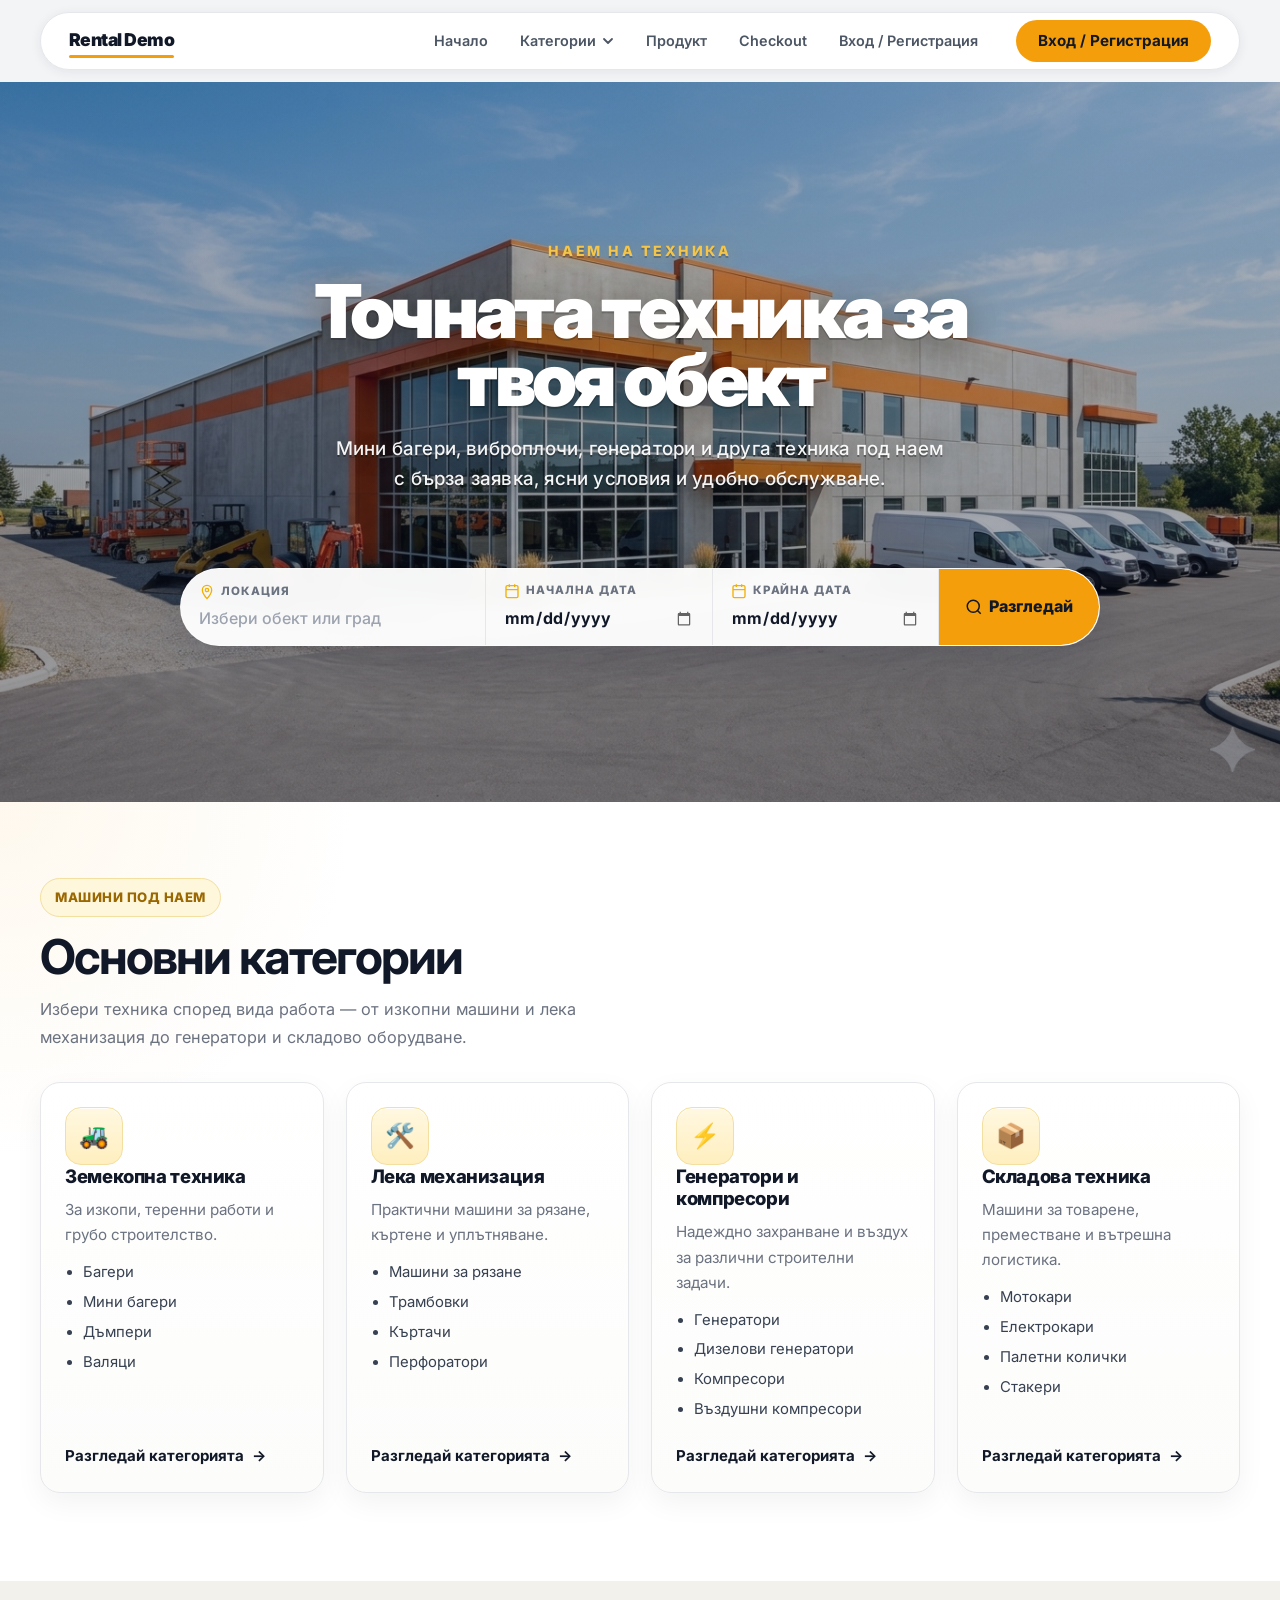
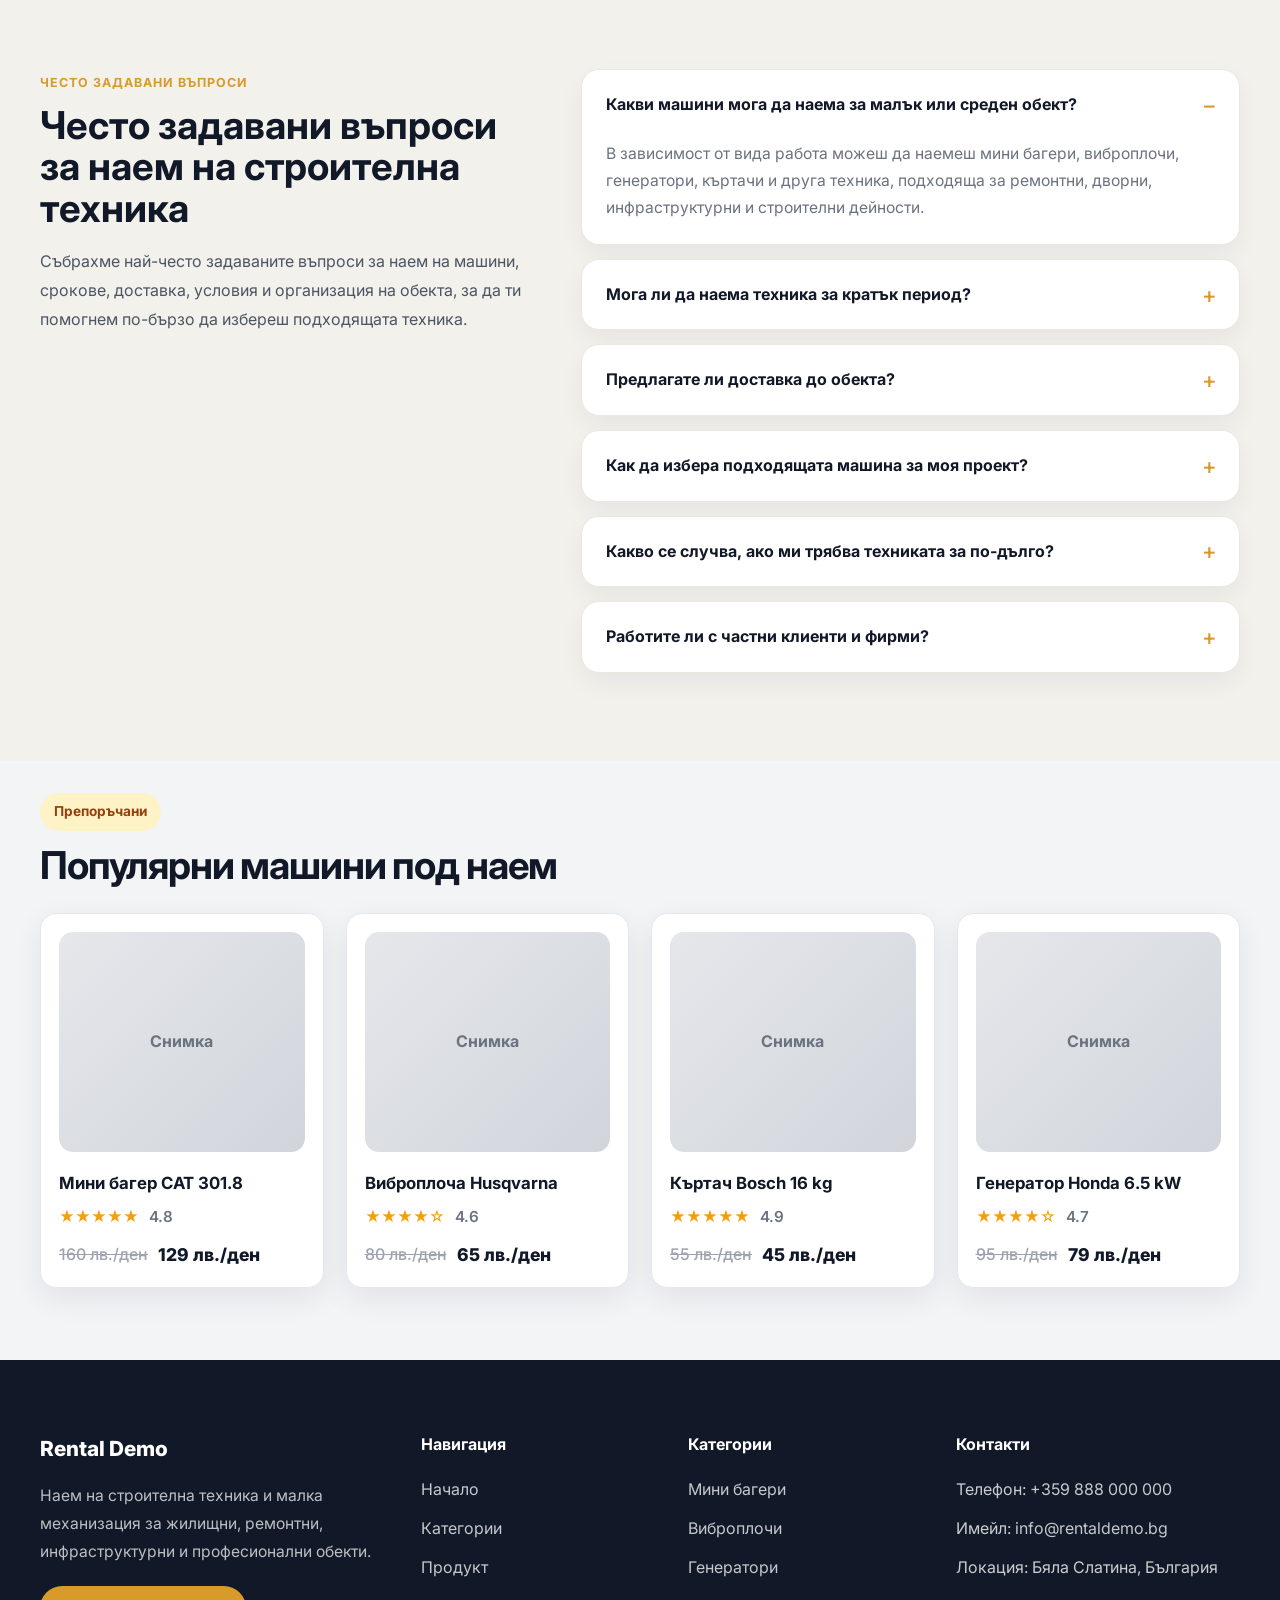
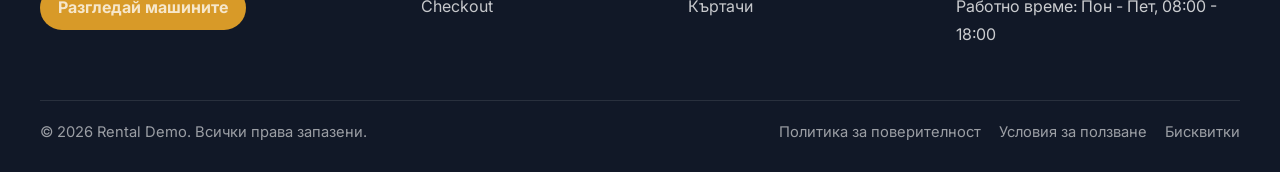
==== index.html @ 496a36d4 "Fix dropdown event order" ====
<!DOCTYPE html>
<html lang="bg">
<head>
  <meta charset="UTF-8">
  <meta name="viewport" content="width=device-width, initial-scale=1.0">
  <title>Rental Demo | Начало</title>
  <link rel="preconnect" href="https://fonts.googleapis.com">
  <link rel="preconnect" href="https://fonts.gstatic.com" crossorigin>
  <link href="https://fonts.googleapis.com/css2?family=Inter:wght@400;500;600;700;800&display=swap" rel="stylesheet">
  <link rel="stylesheet" href="./styles.css">
</head>
<body>
 <header class="site-header">
  <div class="container header-row">
    <button
      class="nav-toggle"
      id="navToggle"
      type="button"
      aria-label="Меню"
      aria-controls="mainNav"
      aria-expanded="false"
    >
      <span></span><span></span><span></span>
    </button>

    <a href="./index.html" class="logo">Rental Demo</a>

    <nav class="main-nav" id="mainNav">
      <a href="./index.html">Начало</a>

      <div class="nav-dropdown">
        <button class="nav-dropdown-btn" type="button" aria-expanded="false">
          Категории
          <svg width="12" height="12" viewBox="0 0 12 12" fill="none" aria-hidden="true">
            <path d="M2 4l4 4 4-4" stroke="currentColor" stroke-width="1.8" stroke-linecap="round" stroke-linejoin="round"/>
          </svg>
        </button>

        <div class="nav-dropdown-menu">
          <div class="dropdown-col">
            <span class="dropdown-col-title">🚜 Земекопна техника</span>
            <a href="./category-earthmoving.html">Багери</a>
            <a href="./category-earthmoving.html">Мини багери</a>
            <a href="./category-earthmoving.html">Дъмпери</a>
            <a href="./category-earthmoving.html">Валяци</a>
          </div>

          <div class="dropdown-col">
            <span class="dropdown-col-title">🔧 Лека механизация</span>
            <a href="./category-page.html">Машини за рязане</a>
            <a href="./category-page.html">Трамбовки</a>
            <a href="./category-page.html">Къртачи</a>
            <a href="./category-page.html">Перфоратори</a>
          </div>

          <div class="dropdown-col">
            <span class="dropdown-col-title">⚡ Генератори</span>
            <a href="./category-page.html">Генератори</a>
            <a href="./category-page.html">Дизелови генератори</a>
            <a href="./category-page.html">Компресори</a>
            <a href="./category-page.html">Въздушни компресори</a>
          </div>

          <div class="dropdown-col">
            <span class="dropdown-col-title">📦 Складова техника</span>
            <a href="./category-page.html">Мотокари</a>
            <a href="./category-page.html">Електрокари</a>
            <a href="./category-page.html">Палетни колички</a>
            <a href="./category-page.html">Стакери</a>
          </div>
        </div>
      </div>

      <a href="./product-page.html">Продукт</a>
      <a href="./checkout-page.html">Checkout</a>
      <a href="#" class="btn btn-outline-primary nav-cta-mobile">Вход / Регистрация</a>
    </nav>

    <a href="#" class="btn btn-outline-primary nav-cta">Вход / Регистрация</a>
  </div>
</header>

<!-- MOBILE OVERLAY -->
<div class="mobile-overlay" id="mobileOverlay"></div>
<main>

<!-- HERO -->
<section class="hero hero-home">
  <div class="hero-overlay"></div>
  <div class="container hero-home-inner">
    <div class="hero-home-content">
      <div class="hero-copy">
        <span class="hero-eyebrow">Наем на техника</span>
        <h1 class="hero-title">Точната техника за твоя обект</h1>
        <p class="hero-description">
          Мини багери, виброплочи, генератори и друга техника под наем
          с бърза заявка, ясни условия и удобно обслужване.
        </p>
      </div>
      <form class="hero-search-bar" action="#" role="search">
        <div class="hero-search-item hero-search-item-wide">
          <label for="hero-location">
            <svg class="search-icon" xmlns="http://www.w3.org/2000/svg" width="16" height="16" fill="none" viewBox="0 0 24 24" stroke="#f4b000" stroke-width="2"><path stroke-linecap="round" stroke-linejoin="round" d="M12 2C8.13 2 5 5.13 5 9c0 5.25 7 13 7 13s7-7.75 7-13c0-3.87-3.13-7-7-7zm0 9.5A2.5 2.5 0 1 1 12 6.5a2.5 2.5 0 0 1 0 5z"/></svg>
            Локация
          </label>
          <input id="hero-location" type="text" placeholder="Избери обект или град" />
        </div>
        <div class="hero-search-item">
          <label for="hero-start">
            <svg class="search-icon" xmlns="http://www.w3.org/2000/svg" width="16" height="16" fill="none" viewBox="0 0 24 24" stroke="#f4b000" stroke-width="2"><rect x="3" y="4" width="18" height="18" rx="2"/><line x1="16" y1="2" x2="16" y2="6"/><line x1="8" y1="2" x2="8" y2="6"/><line x1="3" y1="10" x2="21" y2="10"/></svg>
            Начална дата
          </label>
          <input id="hero-start" type="date" />
        </div>
        <div class="hero-search-item">
          <label for="hero-end">
            <svg class="search-icon" xmlns="http://www.w3.org/2000/svg" width="16" height="16" fill="none" viewBox="0 0 24 24" stroke="#f4b000" stroke-width="2"><rect x="3" y="4" width="18" height="18" rx="2"/><line x1="16" y1="2" x2="16" y2="6"/><line x1="8" y1="2" x2="8" y2="6"/><line x1="3" y1="10" x2="21" y2="10"/></svg>
            Крайна дата
          </label>
          <input id="hero-end" type="date" />
        </div>
        <button type="submit" class="btn btn-primary hero-search-btn">
          <svg xmlns="http://www.w3.org/2000/svg" width="18" height="18" fill="none" viewBox="0 0 24 24" stroke="currentColor" stroke-width="2" style="margin-right:6px;vertical-align:middle"><circle cx="11" cy="11" r="8"/><line x1="21" y1="21" x2="16.65" y2="16.65"/></svg>
          Разгледай
        </button>
      </form>
    </div>
  </div>
</section>
<!-- END HERO -->

    <!-- ✅ CATEGORIES — now correctly outside the hero -->
  <section class="categories-preview" id="categories">
  <div class="container">
    <div class="section-headings">
  <span class="eyebrow">Машини под наем</span>
  <h2>Основни категории</h2>
  <p>Избери техника според вида работа — от изкопни машини и лека механизация до генератори и складово оборудване.</p>
</div>

    <div class="category-grid">
      <article class="category-card rental-category-card" data-href="./category-earthmoving.html" tabindex="0" role="link" aria-label="Земекопна техника">
        <div class="category-icon rental-category-icon">🚜</div>
        <h3>Земекопна техника</h3>
        <p>За изкопи, теренни работи и грубо строителство.</p>
        <ul>
          <li>Багери</li>
          <li>Мини багери</li>
          <li>Дъмпери</li>
          <li>Валяци</li>
        </ul>
        <a href="./category-earthmoving.html" class="category-link">Разгледай категорията</a>
      </article>

      <article class="category-card rental-category-card" data-href="./category-light-equipment.html" tabindex="0" role="link" aria-label="Лека механизация">
        <div class="category-icon rental-category-icon">🛠️</div>
        <h3>Лека механизация</h3>
        <p>Практични машини за рязане, къртене и уплътняване.</p>
        <ul>
          <li>Машини за рязане</li>
          <li>Трамбовки</li>
          <li>Къртачи</li>
          <li>Перфоратори</li>
        </ul>
        <a href="./category-light-equipment.html" class="category-link">Разгледай категорията</a>
      </article>

      <article class="category-card rental-category-card" data-href="./category-generators.html" tabindex="0" role="link" aria-label="Генератори и компресори">
        <div class="category-icon rental-category-icon">⚡</div>
        <h3>Генератори и компресори</h3>
        <p>Надеждно захранване и въздух за различни строителни задачи.</p>
        <ul>
          <li>Генератори</li>
          <li>Дизелови генератори</li>
          <li>Компресори</li>
          <li>Въздушни компресори</li>
        </ul>
        <a href="./category-generators.html" class="category-link">Разгледай категорията</a>
      </article>

      <article class="category-card rental-category-card" data-href="./category-warehouse.html" tabindex="0" role="link" aria-label="Складова техника">
        <div class="category-icon rental-category-icon">📦</div>
        <h3>Складова техника</h3>
        <p>Машини за товарене, преместване и вътрешна логистика.</p>
        <ul>
          <li>Мотокари</li>
          <li>Електрокари</li>
          <li>Палетни колички</li>
          <li>Стакери</li>
        </ul>
        <a href="./category-warehouse.html" class="category-link">Разгледай категорията</a>
      </article>
    </div>
  </div>
</section>


    <!-- ✅ END CATEGORIES -->

    <section class="faq-section">
      <div class="container faq-wrap">
        <div class="faq-intro">
          <span class="section-kicker">Често задавани въпроси</span>
          <h2>Често задавани въпроси за наем на строителна техника</h2>
          <p>
            Събрахме най-често задаваните въпроси за наем на машини, срокове, доставка,
            условия и организация на обекта, за да ти помогнем по-бързо да избереш
            подходящата техника.
          </p>
        </div>
        <div class="faq-list">
          <details class="faq-item" open>
            <summary>Какви машини мога да наема за малък или среден обект?</summary>
            <div class="faq-answer">
              <p>В зависимост от вида работа можеш да наемеш мини багери, виброплочи, генератори, къртачи и друга техника, подходяща за ремонтни, дворни, инфраструктурни и строителни дейности.</p>
            </div>
          </details>
          <details class="faq-item">
            <summary>Мога ли да наема техника за кратък период?</summary>
            <div class="faq-answer">
              <p>Да, предлагаме възможност за краткосрочен и дългосрочен наем според нуждите на конкретния обект и периода, за който е необходима машината.</p>
            </div>
          </details>
          <details class="faq-item">
            <summary>Предлагате ли доставка до обекта?</summary>
            <div class="faq-answer">
              <p>При възможност може да се организира доставка или вземане на техниката според локацията, вида машина и конкретния график на обекта.</p>
            </div>
          </details>
          <details class="faq-item">
            <summary>Как да избера подходящата машина за моя проект?</summary>
            <div class="faq-answer">
              <p>Ако не си сигурен кой модел е най-подходящ, можеш да се ориентираш по вида работа, терена, срока и натоварването, а ние можем да помогнем с насока при избора.</p>
            </div>
          </details>
          <details class="faq-item">
            <summary>Какво се случва, ако ми трябва техниката за по-дълго?</summary>
            <div class="faq-answer">
              <p>При нужда от удължаване е добре да се направи предварителна заявка, за да се потвърди наличността и да се организира продължаване на периода на наем.</p>
            </div>
          </details>
          <details class="faq-item">
            <summary>Работите ли с частни клиенти и фирми?</summary>
            <div class="faq-answer">
              <p>Да, услугата е подходяща както за частни клиенти и малки ремонти, така и за строителни фирми, бригади и професионални изпълнители.</p>
            </div>
          </details>
        </div>
      </div>
    </section>
 
    <section class="featured-products">
      <div class="container">
        <div class="section-heading">
          <span class="eyebrow">Препоръчани</span>
          <h2>Популярни машини под наем</h2>
        </div>
        <div class="products-grid">
          <article class="product-card">
            <div class="product-thumb">Снимка</div>
            <h3>Мини багер CAT 301.8</h3>
            <div class="rating">★★★★★ <span>4.8</span></div>
            <div class="price-box">
              <span class="old-price">160 лв./ден</span>
              <span class="new-price">129 лв./ден</span>
            </div>
          </article>
          <article class="product-card">
            <div class="product-thumb">Снимка</div>
            <h3>Виброплоча Husqvarna</h3>
            <div class="rating">★★★★☆ <span>4.6</span></div>
            <div class="price-box">
              <span class="old-price">80 лв./ден</span>
              <span class="new-price">65 лв./ден</span>
            </div>
          </article>
          <article class="product-card">
            <div class="product-thumb">Снимка</div>
            <h3>Къртач Bosch 16 kg</h3>
            <div class="rating">★★★★★ <span>4.9</span></div>
            <div class="price-box">
              <span class="old-price">55 лв./ден</span>
              <span class="new-price">45 лв./ден</span>
            </div>
          </article>
          <article class="product-card">
            <div class="product-thumb">Снимка</div>
            <h3>Генератор Honda 6.5 kW</h3>
            <div class="rating">★★★★☆ <span>4.7</span></div>
            <div class="price-box">
              <span class="old-price">95 лв./ден</span>
              <span class="new-price">79 лв./ден</span>
            </div>
          </article>
        </div>
      </div>
    </section>
 
  </main>
 
  <footer class="site-footer">
    <div class="container footer-grid">
      <div class="footer-brand">
        <div class="footer-logo">Rental Demo</div>
        <p>Наем на строителна техника и малка механизация за жилищни, ремонтни, инфраструктурни и професионални обекти.</p>
        <a href="./category-page.html" class="footer-cta">Разгледай машините</a>
      </div>
      <div class="footer-column">
        <h3>Навигация</h3>
        <ul>
          <li><a href="./index.html">Начало</a></li>
          <li><a href="./category-page.html">Категории</a></li>
          <li><a href="./product-page.html">Продукт</a></li>
          <li><a href="./checkout-page.html">Checkout</a></li>
        </ul>
      </div>
      <div class="footer-column">
        <h3>Категории</h3>
        <ul>
          <li><a href="./category-page.html">Мини багери</a></li>
          <li><a href="./category-page.html">Виброплочи</a></li>
          <li><a href="./category-page.html">Генератори</a></li>
          <li><a href="./category-page.html">Къртачи</a></li>
        </ul>
      </div>
      <div class="footer-column">
        <h3>Контакти</h3>
        <ul class="footer-contact-list">
          <li>Телефон: <a href="tel:+359888000000">+359 888 000 000</a></li>
          <li>Имейл: <a href="mailto:info@rentaldemo.bg">info@rentaldemo.bg</a></li>
          <li>Локация: Бяла Слатина, България</li>
          <li>Работно време: Пон - Пет, 08:00 - 18:00</li>
        </ul>
      </div>
    </div>
    <div class="container footer-bottom">
      <p>© 2026 Rental Demo. Всички права запазени.</p>
      <div class="footer-legal">
        <a href="#">Политика за поверителност</a>
        <a href="#">Условия за ползване</a>
        <a href="#">Бисквитки</a>
      </div>
    </div>
  </footer>
 
 <script>
document.addEventListener('DOMContentLoaded', () => {
  const dropdownButtons = document.querySelectorAll('.nav-dropdown-btn');
  const dropdowns = document.querySelectorAll('.nav-dropdown');
  const navToggle = document.getElementById('navToggle');
  const mainNav = document.getElementById('mainNav');
  const mobileOverlay = document.getElementById('mobileOverlay');
  const siteHeader = document.querySelector('.site-header');

  function closeAllDropdowns() {
    dropdowns.forEach(dropdown => {
      dropdown.classList.remove('open');
      const btn = dropdown.querySelector('.nav-dropdown-btn');
      if (btn) btn.setAttribute('aria-expanded', 'false');
    });
  }

dropdownButtons.forEach(btn => {
    btn.addEventListener('click', function (e) {
      e.preventDefault();
      e.stopPropagation();

      const dropdown = this.closest('.nav-dropdown');
      const isOpen = dropdown.classList.contains('open');

      closeAllDropdowns();

      if (!isOpen) {
        dropdown.classList.add('open');
        this.setAttribute('aria-expanded', 'true');
      }
    }, true);   // ← само това се добавя: ", true"
  });


  // Спира затварянето при клик вътре в менюто
  document.querySelectorAll('.nav-dropdown-menu').forEach(menu => {
    menu.addEventListener('click', e => e.stopPropagation());
  });

  // Затваря при клик извън навигацията
  document.addEventListener('click', e => {
    if (!e.target.closest('.nav-dropdown')) {
      closeAllDropdowns();
    }
    if (!e.target.closest('.site-header') && !e.target.closest('#mobileOverlay')) {
      closeNav();
    }
  });

  // Затваря при ESC
  document.addEventListener('keydown', e => {
    if (e.key === 'Escape') {
      closeAllDropdowns();
      closeNav();
    }
  });

  function openNav() {
    if (navToggle) {
      navToggle.classList.add('open');
      navToggle.setAttribute('aria-expanded', 'true');
    }
    if (mainNav) mainNav.classList.add('open');
    if (mobileOverlay) mobileOverlay.classList.add('open');
    document.body.style.overflow = 'hidden';
  }

  function closeNav() {
    if (navToggle) {
      navToggle.classList.remove('open');
      navToggle.setAttribute('aria-expanded', 'false');
    }
    if (mainNav) mainNav.classList.remove('open');
    if (mobileOverlay) mobileOverlay.classList.remove('open');
    document.body.style.overflow = '';
    closeAllDropdowns();
  }

  if (navToggle && mainNav) {
    navToggle.addEventListener('click', e => {
      e.stopPropagation();
      mainNav.classList.contains('open') ? closeNav() : openNav();
    });
  }

  if (mobileOverlay) {
    mobileOverlay.addEventListener('click', closeNav);
  }

  document.querySelectorAll('.main-nav a').forEach(link => {
    link.addEventListener('click', () => {
      if (window.innerWidth <= 768) closeNav();
    });
  });

  let lastScrollY = window.scrollY;

  function resetDesktopHeaderState() {
    if (!siteHeader) return;
    siteHeader.classList.remove('at-top', 'scrolled', 'hide-on-scroll');
  }

  function handleMobileHeaderScroll() {
    if (!siteHeader) return;

    if (window.innerWidth > 768) {
      resetDesktopHeaderState();
      return;
    }

    const currentScrollY = window.scrollY;

    if (currentScrollY <= 8) {
      siteHeader.classList.add('at-top');
      siteHeader.classList.remove('scrolled', 'hide-on-scroll');
      lastScrollY = currentScrollY;
      return;
    }

    siteHeader.classList.remove('at-top');
    siteHeader.classList.add('scrolled');

    if (currentScrollY > lastScrollY && currentScrollY > 80) {
      siteHeader.classList.add('hide-on-scroll');
    } else {
      siteHeader.classList.remove('hide-on-scroll');
    }

    lastScrollY = currentScrollY;
  }

  window.addEventListener('scroll', handleMobileHeaderScroll, { passive: true });

  window.addEventListener('resize', () => {
    if (window.innerWidth > 768) {
      closeNav();
    }
    closeAllDropdowns();
    handleMobileHeaderScroll();
  });

  handleMobileHeaderScroll();
});
</script>
---- styles.css ----
/* ============================================================
   1. CSS VARIABLES & RESET
============================================================ */
:root {
  --primary:      #f59e0b;
  --primary-dark: #d97706;
  --dark:         #111827;
  --dark-soft:    #1f2937;
  --text:         #1f2937;
  --muted:        #6b7280;
  --bg:           #f3f4f6;
  --white:        #ffffff;
  --border:       #e5e7eb;
  --success:      #16a34a;
  --radius:       16px;
  --shadow:       0 10px 30px rgba(17, 24, 39, 0.08);
  --transition:   0.3s ease;
  --container:    1200px;
}

*, *::before, *::after { margin: 0; padding: 0; box-sizing: border-box; }
html { scroll-behavior: smooth; }


/* ============================================================
   2. BASE & TYPOGRAPHY
============================================================ */
body { font-family: "Inter", sans-serif; background: var(--bg); color: var(--text); line-height: 1.6; }
img { max-width: 100%; display: block; }
a { text-decoration: none; color: inherit; }
button, input { font: inherit; }


/* ============================================================
   3. LAYOUT UTILITIES
============================================================ */
.container { width: min(100% - 32px, var(--container)); margin: 0 auto; }


/* ============================================================
   4. HEADER & NAVIGATION — DESKTOP
============================================================ */

.site-header {
  position: sticky;
  top: 0;
  z-index: 300;
  padding: 12px 0;
  background: rgba(243, 244, 246, 0.85);
  backdrop-filter: blur(12px);
  -webkit-backdrop-filter: blur(12px);
  border-bottom: none;
}

.header-row {
  min-height: 58px;
  display: flex;
  align-items: center;
  justify-content: space-between;
  gap: 24px;
  background: var(--white);
  border-radius: 999px;
  padding: 0 28px;
  border: 1px solid var(--border);
  box-shadow:
    0 2px 12px rgba(17, 24, 39, 0.07),
    0 0 0 1px rgba(255, 255, 255, 0.8) inset;
  position: relative;
}

.logo {
  font-size: 1.1rem;
  font-weight: 900;
  letter-spacing: -0.03em;
  color: var(--dark);
  position: relative;
  padding-bottom: 2px;
  flex-shrink: 0;
  text-decoration: none;
  z-index: 3;
}

.logo::after {
  content: "";
  position: absolute;
  bottom: -2px;
  left: 0;
  width: 100%;
  height: 3px;
  background: var(--primary);
  border-radius: 999px;
}

.main-nav {
  display: flex;
  align-items: center;
  gap: 4px;
  margin-left: auto;
}

.main-nav > a,
.nav-dropdown-btn {
  display: inline-flex;
  align-items: center;
  justify-content: center;
  gap: 6px;
  min-height: 40px;
  padding: 7px 14px;
  border: none;
  border-radius: 999px;
  background: transparent;
  color: #4b5563;
  font-size: 0.9rem;
  font-weight: 600;
  font-family: inherit;
  cursor: pointer;
  transition:
    background var(--transition),
    color var(--transition),
    transform var(--transition);
}

.main-nav > a:hover,
.nav-dropdown-btn:hover,
.nav-dropdown.open .nav-dropdown-btn {
  background: #fef3c7;
  color: var(--dark);
}

.nav-dropdown {
  position: relative;
}

.nav-dropdown-btn svg,
.nav-dropdown-btn i {
  transition: transform var(--transition);
}

.nav-dropdown.open .nav-dropdown-btn svg,
.nav-dropdown.open .nav-dropdown-btn i {
  transform: rotate(180deg);
}

.nav-dropdown-menu {
  position: absolute;
  top: calc(100% + 12px);
  left: 50%;
  transform: translateX(-50%) translateY(8px);
  min-width: 680px;
  padding: 12px;
  display: grid;
  grid-template-columns: repeat(2, minmax(0, 1fr));
  gap: 0;
  background: rgba(255, 255, 255, 0.98);
  border: 1px solid var(--border);
  border-radius: 18px;
  box-shadow: 0 18px 40px rgba(17, 24, 39, 0.12);
  backdrop-filter: blur(16px);
  -webkit-backdrop-filter: blur(16px);
  opacity: 0;
  visibility: hidden;
  pointer-events: none;
  transition:
    opacity var(--transition),
    transform var(--transition),
    visibility var(--transition);
  z-index: 250;
}

.nav-dropdown.open .nav-dropdown-menu {
  opacity: 1;
  visibility: visible;
  pointer-events: auto;
  transform: translateX(-50%) translateY(0);
}

.dropdown-col {
  padding: 8px;
}

.dropdown-col + .dropdown-col {
  border-left: 1px solid var(--border);
}

.dropdown-link {
  display: block;
  padding: 12px 14px;
  border-radius: 12px;
  transition: background var(--transition), transform var(--transition);
}

.dropdown-link:hover {
  background: #f9fafb;
  transform: translateY(-1px);
}

.dropdown-link-title {
  display: block;
  font-size: 0.95rem;
  font-weight: 700;
  color: var(--dark);
  margin-bottom: 4px;
}

.dropdown-link-text {
  display: block;
  font-size: 0.85rem;
  line-height: 1.5;
  color: var(--muted);
}

.nav-cta {
  display: inline-flex;
  flex-shrink: 0;
}

.nav-cta-mobile {
  display: none;
}

.nav-toggle {
  display: none;
  flex-direction: column;
  align-items: center;
  justify-content: center;
  gap: 5px;
  width: 36px;
  height: 36px;
  padding: 4px;
  background: none;
  border: none;
  cursor: pointer;
  flex-shrink: 0;
  z-index: 3;
}

.nav-toggle span {
  display: block;
  width: 22px;
  height: 2px;
  background: var(--dark);
  border-radius: 99px;
  transition: var(--transition);
}

.nav-toggle.open span:nth-child(1) {
  transform: translateY(7px) rotate(45deg);
}

.nav-toggle.open span:nth-child(2) {
  opacity: 0;
}

.nav-toggle.open span:nth-child(3) {
  transform: translateY(-7px) rotate(-45deg);
}

.mobile-overlay {
  display: none;
  position: fixed;
  inset: 0;
  background: rgba(0, 0, 0, 0.35);
  z-index: 220;
}

.mobile-overlay.open {
  display: block;
}

@media (max-width: 768px) {
  .site-header {
    padding: 8px 12px;
    background: transparent;
    backdrop-filter: none;
    -webkit-backdrop-filter: none;
  }

  .header-row {
    display: grid;
    grid-template-columns: 36px 1fr 36px;
    align-items: center;
    gap: 8px;
    min-height: 54px;
    padding: 0 14px;
    background: rgba(255, 255, 255, 0.96);
    border-radius: 999px;
  }

  .logo {
    justify-self: center;
    text-align: center;
    font-size: 1rem;
  }

  .logo::after {
    left: 50%;
    width: 100%;
    transform: translateX(-50%);
  }

  .nav-toggle {
    display: inline-flex;
  }

  .nav-cta {
    display: none;
  }

  .main-nav {
    position: absolute;
    top: calc(100% + 12px);
    left: 0;
    right: 0;
    display: none;
    flex-direction: column;
    align-items: stretch;
    gap: 10px;
    padding: 14px;
    background: rgba(255, 255, 255, 0.98);
    border: 1px solid var(--border);
    border-radius: 22px;
    box-shadow: 0 18px 40px rgba(17, 24, 39, 0.12);
    z-index: 240;
  }

  .main-nav.open {
    display: flex;
  }

  .main-nav > a,
  .nav-dropdown-btn {
    width: 100%;
    justify-content: space-between;
    min-height: 46px;
    padding: 12px 14px;
    border-radius: 14px;
    background: #f9fafb;
    color: var(--dark);
  }

  .nav-dropdown {
    width: 100%;
  }

  .nav-dropdown-menu {
    position: static;
    transform: none;
    min-width: unset;
    width: 100%;
    margin-top: 8px;
    padding: 8px;
    grid-template-columns: 1fr 1fr;
    border-radius: 14px;
    background: #fafafa;
    box-shadow: none;
    backdrop-filter: none;
    -webkit-backdrop-filter: none;
    display: none;
  }
  
  .nav-dropdown.open .nav-dropdown-menu {
    display: grid;
  }

  .dropdown-col {
    padding: 4px 0;
  }

  .dropdown-col + .dropdown-col {
    border-left: 0;
    border-top: 0;
  }

    .dropdown-col-title {
    font-size: 0.72rem;
    padding: 6px 8px 8px;
  }
  
    .dropdown-col a {
    font-size: 0.85rem;
    padding: 7px 8px;
  }

  .nav-cta-mobile {
    display: flex;
    width: 100%;
    margin-top: 6px;
  }

  .nav-cta-mobile .btn,
  .nav-cta-mobile a {
    width: 100%;
  }
}

/* ============================================================
   5. BUTTONS
============================================================ */
.btn {
  display: inline-flex;
  align-items: center;
  justify-content: center;
  min-height: 46px;
  padding: 0 20px;
  border-radius: 999px;
  font-weight: 700;
  transition: var(--transition);
  border: none;
  cursor: pointer;
}

.btn-primary { background: var(--primary); color: var(--dark); }
.btn-primary:hover { background: var(--primary-dark); transform: translateY(-2px); }

.btn-secondary {
  background: transparent;
  border: 1px solid var(--border);
  color: var(--dark);
  min-height: 44px;
  padding: 0 18px;
  border-radius: 12px;
}
.btn-secondary:hover { background: var(--white); }

.btn-dark { background: var(--dark); color: var(--white); }
.btn-dark:hover { background: var(--dark-soft); }

.btn-outline-primary {
  background: var(--primary);
  color: var(--dark);
  border: none;
  border-radius: 999px;
  padding: 0 22px;
  min-height: 42px;
  font-weight: 700;
  font-size: 0.95rem;
  text-decoration: none;
  transition: var(--transition);
  white-space: nowrap;
  display: inline-flex;
  align-items: center;
}
.btn-outline-primary:hover { background: var(--primary-dark); color: var(--dark); transform: translateY(-2px); }


/* ============================================================
   6. EYEBROW / LABELS
============================================================ */
.eyebrow {
  display: inline-block;
  padding: 8px 14px;
  border-radius: 999px;
  background: #fef3c7;
  color: #92400e;
  font-size: 0.85rem;
  font-weight: 700;
}

.section-kicker {
  display: inline-block;
  margin-bottom: 12px;
  font-size: 0.78rem;
  font-weight: 700;
  letter-spacing: 0.08em;
  text-transform: uppercase;
  color: #d89a28;
}


/* ============================================================
   7. SECTION HEADINGS
============================================================ */
.section-heading { margin-bottom: 28px; }
.section-heading h2 {
  margin-top: 14px;
  font-size: clamp(2rem, 3vw, 3rem);
  line-height: 1.05;
  letter-spacing: -0.03em;
  color: var(--dark);
}


/* ============================================================
   8. HERO HOME
============================================================ */
.hero-home {
  position: relative;
  min-height: 720px;
  display: flex;
  align-items: center;
  justify-content: center;
  overflow: hidden;
  background-color: #e9edf2;
  background-image: url("./assets/images/baner.jpg");
  background-position: center 38%;
  background-size: cover;
  background-repeat: no-repeat;
}

.hero-overlay {
  position: absolute;
  inset: 0;
  background: linear-gradient(to bottom, rgba(15,23,42,0.28) 0%, rgba(15,23,42,0.36) 45%, rgba(15,23,42,0.42) 100%);
  z-index: 1;
}

.hero-home-inner { position: relative; z-index: 2; width: 100%; }

.hero-home-content {
  position: relative;
  z-index: 2;
  display: flex;
  flex-direction: column;
  align-items: center;
  justify-content: center;
  text-align: center;
  padding: 120px 0 120px;
}

.hero-copy { max-width: 820px; margin: 0 auto 30px; padding: 0 12px; }

.hero-eyebrow {
  display: inline-block;
  margin-bottom: 14px;
  color: #f3c54d;
  font-size: 0.88rem;
  font-weight: 800;
  letter-spacing: 0.18em;
  text-transform: uppercase;
  text-shadow: 0 2px 0 rgba(0,0,0,0.2), 0 4px 16px rgba(244,176,0,0.35);
}

.hero-title {
  margin: 0 auto;
  color: #ffffff;
  font-size: clamp(3.2rem, 5.8vw, 5.2rem);
  line-height: 0.92;
  font-weight: 900;
  letter-spacing: -0.05em;
  max-width: 900px;
  text-shadow: 0 2px 0 rgba(0,0,0,0.2), 0 8px 32px rgba(0,0,0,0.35), 0 0 80px rgba(244,176,0,0.12);
}

.hero-description {
  max-width: 620px;
  margin: 20px auto 44px;
  color: rgba(255,255,255,0.95);
  font-size: 1.18rem;
  line-height: 1.6;
  font-weight: 500;
  letter-spacing: 0.01em;
  text-shadow: 0 2px 0 rgba(0,0,0,0.3), 0 4px 20px rgba(0,0,0,0.45);
}

.hero-search-bar {
  width: min(100%, 920px);
  display: grid;
  grid-template-columns: 1.35fr 1fr 1fr 160px;
  align-items: stretch;
  background: rgba(255,255,255,0.96);
  border: 1px solid rgba(255,255,255,0.38);
  border-radius: 99px;
  overflow: hidden;
  box-shadow: 0 14px 40px rgba(15,23,42,0.18);
  backdrop-filter: blur(8px);
}

.hero-search-item {
  min-height: 72px;
  padding: 14px 18px 12px;
  display: flex;
  flex-direction: column;
  justify-content: center;
  background: transparent;
  border-right: 1px solid #e5e7eb;
}

.hero-search-item label {
  display: flex;
  align-items: center;
  gap: 6px;
  margin-bottom: 6px;
  font-size: 0.72rem;
  line-height: 1;
  font-weight: 800;
  letter-spacing: 0.08em;
  text-transform: uppercase;
  color: #6b7280;
}

.hero-search-item input {
  border: 0; outline: 0; background: transparent;
  color: #111827; font-size: 1rem; font-weight: 700;
  font-family: "Inter", sans-serif; padding: 0; width: 100%;
}

.hero-search-item input::placeholder { color: #9ca3af; font-weight: 500; }
.hero-search-item input[type="date"]::-webkit-calendar-picker-indicator { cursor: pointer; opacity: 0.6; }

.hero-search-btn {
  min-height: 72px;
  border: 0;
  border-radius: 0 999px 999px 0;
  background: var(--primary);
  color: var(--dark);
  font-size: 1rem;
  font-weight: 800;
  cursor: pointer;
  transition: background 0.2s ease, transform 0.2s ease;
}
.hero-search-btn:hover { background: var(--primary-dark); transform: translateY(-2px); }
.hero-search-btn:active { transform: scale(0.98); }
.search-icon { flex-shrink: 0; }


/* ============================================================
   9. CATEGORIES PREVIEW
============================================================ */
.categories-preview {
  padding: 76px 0 88px;
  background: radial-gradient(circle at top left, rgba(245,158,11,0.07), transparent 24%), #ffffff;
}

.section-headings { margin-bottom: 30px; max-width: 760px; }

.section-headings .eyebrow {
  display: inline-flex;
  align-items: center;
  gap: 8px;
  padding: 8px 14px;
  border-radius: 999px;
  background: #fff7db;
  border: 1px solid #f3dfa0;
  color: #9a6700;
  font-size: 0.82rem;
  font-weight: 800;
  letter-spacing: 0.04em;
  text-transform: uppercase;
}

.section-headings h2 { margin: 14px 0 12px; font-size: clamp(2rem, 4vw, 3rem); line-height: 1.08; letter-spacing: -0.04em; color: var(--dark); }
.section-headings p { margin: 0; font-size: 1.02rem; line-height: 1.75; color: var(--muted); max-width: 60ch; }

.category-grid { display: grid; grid-template-columns: repeat(4, minmax(0, 1fr)); gap: 22px; }

.category-card {
  min-height: 290px;
  display: flex;
  flex-direction: column;
  padding: 24px;
  background: linear-gradient(180deg, #ffffff 0%, #fcfcfb 100%);
  border: 1px solid var(--border);
  border-radius: 20px;
  color: var(--dark);
  text-decoration: none;
  cursor: pointer;
  box-shadow: 0 10px 28px rgba(17,24,39,0.05);
  transition: transform 0.28s ease, border-color 0.28s ease, box-shadow 0.28s ease, background 0.28s ease;
  position: relative;
  overflow: hidden;
}

.category-card::after {
  content: "";
  position: absolute;
  inset: auto 0 0 0;
  height: 4px;
  background: linear-gradient(90deg, #f59e0b, #fcd34d);
  transform: scaleX(0);
  transform-origin: left;
  transition: transform 0.28s ease;
}

.category-card:hover, .rental-category-card:hover {
  transform: translateY(-8px);
  border-color: #f4b000;
  box-shadow: 0 20px 44px rgba(17,24,39,0.12);
  background: linear-gradient(180deg, #ffffff 0%, #fffaf0 100%);
}

.category-card:hover::after, .rental-category-card:hover::after { transform: scaleX(1); }
.category-card-top { display: flex; align-items: flex-start; justify-content: space-between; margin-bottom: 18px; }

.category-icon {
  display: inline-flex; align-items: center; justify-content: center;
  width: 58px; height: 58px; border-radius: 16px;
  background: linear-gradient(180deg, #fff8e1 0%, #ffefbf 100%);
  border: 1px solid #f3dfa0; font-size: 1.5rem; line-height: 1;
  flex-shrink: 0; box-shadow: inset 0 1px 0 rgba(255,255,255,0.8);
}

.category-arrow { font-size: 1.15rem; font-weight: 800; color: #9ca3af; transition: transform 0.28s ease, color 0.28s ease; }
.category-card:hover .category-arrow, .rental-category-card:hover .category-arrow { color: var(--dark); transform: translateX(5px); }
.category-card h3 { margin: 0 0 10px; font-size: 1.16rem; line-height: 1.2; font-weight: 800; letter-spacing: -0.02em; color: var(--dark); }
.category-card > div > p, .category-card p { margin: 0 0 14px; font-size: 0.95rem; line-height: 1.65; color: var(--muted); }
.category-card ul { margin: 0; padding-left: 18px; }
.category-card li { margin-bottom: 6px; font-size: 0.93rem; color: #374151; }
.category-link { margin-top: auto; display: inline-flex; align-items: center; gap: 8px; padding-top: 16px; font-size: 0.94rem; font-weight: 700; color: var(--dark); }
.category-link::after { content: "→"; transition: transform 0.28s ease; }
.category-card:hover .category-link::after, .rental-category-card:hover .category-link::after { transform: translateX(4px); }
.category-card:focus-visible, .rental-category-card:focus-visible { outline: 3px solid rgba(245,158,11,0.35); outline-offset: 3px; }


/* ============================================================
   10. FEATURED PRODUCTS
============================================================ */
.featured-products { padding: 32px 0 72px; }
.products-grid { display: grid; grid-template-columns: repeat(4, 1fr); gap: 22px; }

.product-card { background: var(--white); border-radius: var(--radius); border: 1px solid var(--border); padding: 18px; box-shadow: var(--shadow); transition: var(--transition); }
.product-card:hover { transform: translateY(-5px); }

.product-thumb { position: relative; overflow: hidden; height: 220px; border-radius: 14px; background: linear-gradient(135deg, #e5e7eb, #d1d5db); display: flex; align-items: center; justify-content: center; color: var(--muted); font-weight: 700; margin-bottom: 18px; }
.product-thumb img { width: 100%; height: 100%; object-fit: cover; border-radius: 14px; transition: transform 0.45s ease; }
.product-card:hover .product-thumb img { transform: scale(1.06) rotate(-3deg); }
.product-card h3 { font-size: 1.05rem; margin-bottom: 8px; color: var(--dark); }

.rating { font-size: 0.95rem; color: #f59e0b; margin-bottom: 12px; }
.rating span { color: var(--muted); margin-left: 6px; font-weight: 600; }

.price-box { display: flex; align-items: center; gap: 10px; flex-wrap: wrap; }
.old-price { color: #9ca3af; text-decoration: line-through; font-weight: 500; }
.new-price { color: var(--dark); font-weight: 800; font-size: 1.1rem; }


/* ============================================================
   11. CATEGORY PAGE
============================================================ */
.category-page { padding-bottom: 72px; }
.breadcrumb { color: var(--muted); font-size: 0.92rem; margin-bottom: 14px; }
.category-intro { color: var(--muted); max-width: 65ch; }

.category-layout-grid { display: grid; grid-template-columns: 280px 1fr; gap: 28px; align-items: start; }
.filters-box { background: var(--white); border: 1px solid var(--border); border-radius: 20px; padding: 24px; box-shadow: var(--shadow); position: sticky; top: 100px; }
.filters-box h3 { margin-bottom: 18px; color: var(--dark); }
.filter-group { padding-top: 18px; margin-top: 18px; border-top: 1px solid var(--border); }
.filter-group p { font-weight: 700; margin-bottom: 12px; color: var(--dark); }
.filter-group label { display: block; margin-bottom: 10px; color: var(--muted); }

.category-toolbar { display: flex; align-items: center; justify-content: space-between; gap: 16px; margin-bottom: 22px; flex-wrap: wrap; }
.category-toolbar p { color: var(--muted); font-weight: 600; }
.category-toolbar select { min-height: 46px; padding: 0 16px; border-radius: 999px; border: 1px solid var(--border); background: var(--white); color: var(--dark); }

.category-title-bar { padding: 36px 0 20px; }
.category-title-bar h1 { font-size: clamp(1.8rem, 3vw, 2.8rem); color: var(--dark); margin: 10px 0 10px; letter-spacing: -0.03em; }
.category-title-bar .category-intro { color: var(--muted); font-size: 1rem; max-width: 60ch; line-height: 1.7; }

.category-filters-bar { background: var(--white); border-top: 1px solid var(--border); border-bottom: 1px solid var(--border); padding: 14px 0; position: sticky; top: 78px; z-index: 50; }
.category-filters-inner { display: flex; align-items: center; justify-content: space-between; gap: 16px; flex-wrap: wrap; }
.filter-tags { display: flex; gap: 10px; flex-wrap: wrap; }
.filter-tag { padding: 8px 20px; border-radius: 999px; border: 1px solid var(--border); background: var(--white); color: var(--muted); font-size: 0.9rem; font-weight: 600; cursor: pointer; transition: var(--transition); }
.filter-tag:hover { border-color: var(--primary); color: var(--dark); }
.filter-tag.active { background: var(--primary); border-color: var(--primary); color: var(--dark); }
.category-toolbar-right { display: flex; align-items: center; gap: 14px; }
.results-count { font-size: 0.9rem; color: var(--muted); font-weight: 600; white-space: nowrap; }
.category-toolbar-right select { min-height: 40px; padding: 0 14px; border-radius: 999px; border: 1px solid var(--border); background: var(--white); color: var(--dark); font-size: 0.9rem; font-weight: 600; cursor: pointer; }

.category-layout { padding: 0; background: var(--bg); }
.category-products-grid { display: grid; grid-template-columns: repeat(3, 1fr); gap: 24px; padding: 40px 0 80px; }

.catalog-card { background: var(--white); border: 1px solid var(--border); border-radius: 18px; overflow: hidden; box-shadow: var(--shadow); transition: var(--transition); display: flex; flex-direction: column; }
.catalog-card:hover { transform: translateY(-4px); border-color: #f6c453; box-shadow: 0 16px 40px rgba(17,24,39,0.10); }

.catalog-image { height: 200px; background: linear-gradient(135deg, #e5e7eb, #d1d5db); display: flex; align-items: center; justify-content: center; color: var(--muted); font-weight: 700; font-size: 0.95rem; }
.catalog-info { padding: 20px; display: flex; flex-direction: column; flex: 1; gap: 6px; }
.catalog-tag { font-size: 0.72rem; font-weight: 800; text-transform: uppercase; letter-spacing: 0.1em; color: var(--primary-dark); }
.catalog-info h3 { font-size: 1.05rem; font-weight: 800; color: var(--dark); margin: 0; letter-spacing: -0.02em; }
.catalog-info p { font-size: 0.9rem; color: var(--muted); line-height: 1.6; flex: 1; margin: 4px 0 0; }
.catalog-footer { display: flex; align-items: center; justify-content: space-between; margin-top: 16px; padding-top: 14px; border-top: 1px solid var(--border); gap: 12px; flex-wrap: wrap; }
.catalog-price { font-size: 0.92rem; color: var(--muted); white-space: nowrap; }
.catalog-price strong { font-size: 1.1rem; color: var(--dark); font-weight: 800; }
.catalog-actions { display: flex; gap: 8px; }
.catalog-btn { min-height: 38px; padding: 0 14px; font-size: 0.85rem; border-radius: 999px; }
.category-cta-section { padding: 48px 0 72px; background: var(--bg); }


/* ============================================================
   12. PRODUCT PAGE
============================================================ */
.product-page { padding-bottom: 72px; }
.product-section { padding: 52px 0 32px; }
.product-layout { display: grid; grid-template-columns: 1.05fr 0.95fr; gap: 32px; align-items: start; }

.product-gallery-box, .product-info-box, .details-card { background: var(--white); border: 1px solid var(--border); border-radius: 22px; box-shadow: var(--shadow); }
.product-gallery-box { padding: 20px; }
.product-main-image { min-height: 460px; border-radius: 18px; background: linear-gradient(135deg, #d9e1ea, #c9d2dd); display: flex; align-items: center; justify-content: center; color: var(--dark-soft); font-weight: 800; font-size: 1.1rem; }
.product-thumbs { display: grid; grid-template-columns: repeat(3, 1fr); gap: 14px; margin-top: 16px; }
.product-thumb-small { min-height: 100px; border-radius: 14px; background: linear-gradient(135deg, #e5e7eb, #d1d5db); display: flex; align-items: center; justify-content: center; color: var(--muted); font-weight: 700; }
.product-info-box { padding: 28px; position: sticky; top: 100px; }
.product-info-box h1 { font-size: clamp(2rem, 3vw, 3rem); color: var(--dark); margin: 14px 0; }
.product-price-box { margin: 16px 0 18px; }
.availability { display: inline-flex; align-items: center; gap: 8px; background: #dcfce7; color: #166534; padding: 10px 14px; border-radius: 999px; font-weight: 800; margin-bottom: 18px; }
.product-short-description { color: var(--muted); margin-bottom: 24px; max-width: 56ch; }
.product-actions { display: flex; gap: 14px; flex-wrap: wrap; margin-bottom: 28px; }
.product-highlights { display: grid; grid-template-columns: repeat(2, 1fr); gap: 14px; }
.highlight-item { padding: 16px; border-radius: 16px; background: #f9fafb; border: 1px solid var(--border); }
.highlight-item strong { display: block; color: var(--dark); margin-bottom: 6px; }
.highlight-item span { color: var(--muted); }
.product-details-section { padding: 8px 0 36px; }
.details-grid { display: grid; grid-template-columns: repeat(3, 1fr); gap: 22px; }
.details-card { padding: 24px; }
.details-card h2 { margin-bottom: 14px; color: var(--dark); font-size: 1.25rem; }
.details-card p, .spec-list li { color: var(--muted); }
.spec-list { padding-left: 18px; }
.related-products { padding-top: 12px; }

.product-faq-section { padding: 88px 0; background: #f3f1ec; }
.product-faq-wrap { display: grid; grid-template-columns: 0.95fr 1.25fr; gap: 40px; align-items: start; }
.product-faq-intro h2 { font-size: clamp(1.8rem, 3vw, 2.6rem); line-height: 1.1; margin: 10px 0 12px; color: var(--dark); }
.product-faq-intro p { font-size: 1rem; line-height: 1.7; color: var(--muted); }

.product-cta-section { padding: 64px 0; background: var(--white); }
.product-cta-box { display: flex; align-items: center; justify-content: space-between; gap: 32px; background: linear-gradient(135deg, #111827, #1f2937); border-radius: 24px; padding: 48px; flex-wrap: wrap; }
.product-cta-box h2 { font-size: clamp(1.6rem, 2.5vw, 2.2rem); color: #ffffff; margin: 0 0 10px; letter-spacing: -0.03em; }
.product-cta-box p { color: rgba(255,255,255,0.72); font-size: 1rem; margin: 0; }
.product-cta-actions { display: flex; gap: 14px; flex-wrap: wrap; flex-shrink: 0; }


/* ============================================================
   13. CHECKOUT PAGE
============================================================ */
.checkout-page { padding-bottom: 72px; }
.checkout-section { padding: 52px 0 32px; }
.checkout-intro { margin-bottom: 28px; }
.checkout-intro h1 { font-size: clamp(2rem, 4vw, 3.4rem); color: var(--dark); margin: 14px 0 12px; }
.checkout-intro p { color: var(--muted); max-width: 64ch; }

.checkout-layout { display: grid; grid-template-columns: 1fr 380px; gap: 32px; align-items: start; }
.checkout-form-box, .checkout-summary-box { background: var(--white); border: 1px solid var(--border); border-radius: 22px; box-shadow: var(--shadow); }
.checkout-form-box { padding: 28px; }
.checkout-form-box h2 { margin-bottom: 22px; color: var(--dark); }
.checkout-form { display: flex; flex-direction: column; gap: 18px; }
.form-grid { display: grid; grid-template-columns: repeat(2, 1fr); gap: 18px; }
.form-group { display: flex; flex-direction: column; gap: 8px; }
.form-group label { font-size: 0.95rem; font-weight: 700; color: var(--dark); }
.form-group input, .form-group select, .form-group textarea, .checkout-form textarea {
  width: 100%; min-height: 52px; border: 1px solid var(--border); border-radius: 14px;
  padding: 14px 16px; background: #fff; color: var(--dark); outline: none; font: inherit; transition: var(--transition);
}
.form-group textarea, .checkout-form textarea { min-height: 120px; resize: vertical; }
.form-group input:focus, .form-group select:focus, .form-group textarea:focus, .checkout-form textarea:focus {
  border-color: var(--primary); box-shadow: 0 0 0 4px rgba(245,158,11,0.15); outline: none;
}
.checkout-submit { width: 100%; min-height: 52px; border-radius: 999px; font-size: 1rem; }
.checkout-actions { margin-top: 28px; display: flex; flex-direction: column; align-items: flex-start; gap: 12px; }
.checkout-note { margin: 0; font-size: 0.92rem; color: #6b7280; line-height: 1.6; }

.checkout-summary-box { padding: 28px; position: sticky; top: 100px; }
.summary-machine { display: flex; gap: 16px; align-items: center; margin-bottom: 20px; }
.summary-machine-img { width: 64px; height: 64px; border-radius: 14px; background: linear-gradient(180deg, #fff8e1 0%, #ffefbf 100%); border: 1px solid #f3dfa0; display: flex; align-items: center; justify-content: center; font-size: 1.8rem; flex-shrink: 0; }
.summary-machine-tag { font-size: 0.72rem; font-weight: 800; text-transform: uppercase; letter-spacing: 0.08em; color: var(--primary-dark); display: block; margin-bottom: 4px; }
.summary-machine h3 { font-size: 1rem; font-weight: 800; color: var(--dark); margin: 0 0 6px; }
.summary-availability { display: flex; align-items: center; gap: 6px; font-size: 0.85rem; font-weight: 600; color: #16a34a; }
.availability-dot { width: 8px; height: 8px; border-radius: 50%; background: #16a34a; flex-shrink: 0; }
.summary-divider { border: none; border-top: 1px solid var(--border); margin: 16px 0; }
.summary-rows { display: flex; flex-direction: column; gap: 10px; }
.summary-row { display: flex; justify-content: space-between; align-items: center; font-size: 0.92rem; color: var(--muted); }
.summary-row strong { color: var(--dark); font-weight: 700; }
.summary-total span, .summary-total strong { font-size: 1.15rem; color: var(--dark); font-weight: 800; }
.summary-highlights { display: flex; flex-direction: column; gap: 10px; }
.summary-highlight-item { display: flex; align-items: center; gap: 10px; font-size: 0.9rem; color: var(--dark); }
.summary-highlight-icon { width: 22px; height: 22px; border-radius: 50%; background: #dcfce7; color: #16a34a; display: flex; align-items: center; justify-content: center; font-size: 0.75rem; font-weight: 800; flex-shrink: 0; }
.summary-contact { margin-top: 20px; padding: 16px; background: #fffbeb; border-radius: 14px; border: 1px solid #fde68a; }
.summary-contact p { font-size: 0.85rem; color: var(--muted); margin: 0 0 4px; }
.summary-contact a { font-size: 1rem; font-weight: 800; color: var(--dark); }
.summary-contact a:hover { color: var(--primary-dark); }


/* ============================================================
   14. SEO SECTION
============================================================ */
.seo-section { padding: 88px 0; background: #f8f8f6; }
.seo-grid { display: grid; grid-template-columns: 1.4fr 1fr; gap: 40px; align-items: start; }
.seo-copy h2 { font-size: clamp(2rem, 3vw, 3rem); line-height: 1.08; margin-bottom: 20px; color: var(--dark); max-width: 760px; }
.seo-copy p { font-size: 1rem; line-height: 1.8; color: #4b5563; margin-bottom: 18px; max-width: 720px; }
.seo-points { display: grid; gap: 18px; }
.seo-card { background: #ffffff; border: 1px solid #ece7df; border-radius: 18px; padding: 22px; box-shadow: 0 10px 24px rgba(15,23,42,0.05); }
.seo-card h3 { font-size: 1.08rem; margin-bottom: 10px; color: var(--dark); }
.seo-card p { font-size: 0.96rem; line-height: 1.7; color: var(--muted); }


/* ============================================================
   15. FAQ SECTION
============================================================ */
.faq-section { padding: 88px 0; background: #f3f1ec; }
.faq-wrap { display: grid; grid-template-columns: 0.95fr 1.25fr; gap: 40px; align-items: start; }
.faq-intro h2 { font-size: clamp(2rem, 3vw, 3rem); line-height: 1.08; margin-bottom: 18px; color: var(--dark); max-width: 560px; }
.faq-intro p { font-size: 1rem; line-height: 1.8; color: #4b5563; max-width: 520px; }
.faq-list { display: grid; gap: 14px; }
.faq-item { background: #ffffff; border: 1px solid #ece7df; border-radius: 18px; box-shadow: 0 10px 24px rgba(15,23,42,0.05); overflow: hidden; }
.faq-item summary { list-style: none; cursor: pointer; padding: 22px 56px 22px 24px; font-size: 1rem; font-weight: 700; color: var(--dark); position: relative; }
.faq-item summary::-webkit-details-marker { display: none; }
.faq-item summary::after { content: "+"; position: absolute; right: 22px; top: 50%; transform: translateY(-50%); font-size: 1.4rem; font-weight: 500; color: #d89a28; }
.faq-item[open] summary::after { content: "−"; }
.faq-answer { padding: 0 24px 22px; }
.faq-answer p { margin: 0; font-size: 0.98rem; line-height: 1.75; color: var(--muted); max-width: 62ch; }


/* ============================================================
   16. FOOTER
============================================================ */
.site-footer { background: #111827; color: rgba(255,255,255,0.78); padding-top: 72px; }
.footer-grid { display: grid; grid-template-columns: 1.2fr 0.8fr 0.8fr 1fr; gap: 40px; padding-bottom: 40px; }
.footer-logo { font-size: 1.3rem; font-weight: 800; color: #ffffff; margin-bottom: 16px; }
.footer-brand p { font-size: 0.98rem; line-height: 1.8; max-width: 360px; color: rgba(255,255,255,0.72); margin-bottom: 20px; }
.footer-cta { display: inline-flex; align-items: center; justify-content: center; min-height: 44px; padding: 0 18px; border-radius: 999px; background: #d89a28; color: #111827; text-decoration: none; font-weight: 700; }
.footer-column h3 { font-size: 1rem; color: #ffffff; margin-bottom: 18px; }
.footer-column ul { list-style: none; margin: 0; padding: 0; }
.footer-column li { margin-bottom: 12px; line-height: 1.7; }
.site-footer a { color: rgba(255,255,255,0.76); text-decoration: none; }
.site-footer a:hover { color: #ffffff; }
.footer-bottom { border-top: 1px solid rgba(255,255,255,0.1); padding: 20px 0 28px; display: flex; align-items: center; justify-content: space-between; gap: 20px; flex-wrap: wrap; }
.footer-bottom p { margin: 0; font-size: 0.92rem; color: rgba(255,255,255,0.58); }
.footer-legal { display: flex; align-items: center; gap: 18px; flex-wrap: wrap; }
.footer-legal a { font-size: 0.92rem; color: rgba(255,255,255,0.58); }
.footer-legal a:hover { color: #ffffff; }


/* ============================================================
   17. NAV DROPDOWN — DESKTOP ONLY
============================================================ */
/* ---- Dropdown ---- */
.nav-dropdown {
  position: relative;
}

.nav-dropdown-btn svg,
.nav-dropdown-btn i {
  transition: transform var(--transition);
}

.nav-dropdown.open .nav-dropdown-btn svg,
.nav-dropdown.open .nav-dropdown-btn i {
  transform: rotate(180deg);
}

.nav-dropdown-menu {
  position: absolute;
  top: calc(100% + 12px);
  left: 50%;
  transform: translateX(-50%) translateY(8px);
  min-width: 760px;
  padding: 16px;
  display: none;
  grid-template-columns: repeat(4, 1fr);
  gap: 4px;
  background: rgba(255, 255, 255, 0.98);
  border: 1px solid var(--border);
  border-radius: 18px;
  box-shadow: 0 18px 40px rgba(17, 24, 39, 0.12);
  backdrop-filter: blur(16px);
  -webkit-backdrop-filter: blur(16px);
  z-index: 250;
}

.nav-dropdown.open .nav-dropdown-menu {
  display: grid;
}

.dropdown-col {
  padding: 8px;
}

.dropdown-col + .dropdown-col {
  border-left: 1px solid var(--border);
}

.dropdown-col-title {
  display: block;
  font-size: 0.78rem;
  font-weight: 800;
  letter-spacing: 0.05em;
  text-transform: uppercase;
  color: var(--muted);
  padding: 4px 10px 10px;
  white-space: nowrap;
}

.dropdown-col a {
  display: block;
  padding: 8px 10px;
  border-radius: 8px;
  font-size: 0.9rem;
  font-weight: 500;
  color: var(--dark);
  transition: background var(--transition), color var(--transition);
  white-space: nowrap;
}

.dropdown-col a:hover {
  background: #fef3c7;
  color: var(--dark);
}



/* ============================================================
   18. RESPONSIVE — TABLET
============================================================ */
@media (max-width: 1200px) { .category-products-grid { grid-template-columns: repeat(3, 1fr); } }
@media (max-width: 1100px) { .category-grid, .products-grid { grid-template-columns: repeat(2, 1fr); } }

@media (max-width: 1024px) {
  .hero-home { min-height: 680px; }
  .hero-home-content { padding: 120px 0 82px; }
  .hero-search-bar { grid-template-columns: 1fr 1fr; width: min(760px, 100%); }
  .hero-search-item { min-height: 64px; border-right: none; border-bottom: 1px solid #ece7df; }
  .hero-search-item:nth-child(2n) { border-left: 1px solid #ece7df; }
  .hero-search-btn { grid-column: 1 / -1; min-height: 62px; }
}

@media (max-width: 992px) {
  .category-layout-grid { grid-template-columns: 1fr; }
  .filters-box { position: static; }
  .category-products-grid { grid-template-columns: repeat(2, 1fr); }
}

@media (max-width: 950px) { .footer-grid { grid-template-columns: 1fr 1fr; } }

@media (max-width: 900px) {
  .seo-grid, .faq-wrap { grid-template-columns: 1fr; }
  .seo-section, .faq-section { padding: 64px 0; }
  .checkout-layout { grid-template-columns: 1fr; }
  .checkout-summary-box { position: static; order: -1; }
  .product-faq-wrap { grid-template-columns: 1fr; }
  .product-cta-box { flex-direction: column; align-items: flex-start; padding: 32px; }
}


/* ============================================================
   19. RESPONSIVE — MOBILE ≤ 768px
============================================================ */
@media (max-width: 768px) {

  /* ── Header wrapper ── */
  .site-header {
    position: sticky;
    top: 0;
    z-index: 300;
    padding: 8px 12px;
    background: transparent;
    border-bottom: none;
    backdrop-filter: none;
    -webkit-backdrop-filter: none;
  }

  /* ── Header pill ── */
  .header-row {
    display: grid !important;
    grid-template-columns: 36px 1fr 36px !important;
    align-items: center;
    gap: 8px;
    padding: 0 14px !important;
    min-height: 54px !important;
    max-height: 54px;
    border-radius: 999px !important;
    background: rgba(255, 255, 255, 0.96) !important;
    border: 1px solid var(--border) !important;
    box-shadow: 0 2px 16px rgba(17, 24, 39, 0.10) !important;
    backdrop-filter: blur(12px) !important;
    -webkit-backdrop-filter: blur(12px) !important;
    width: 100% !important;
    overflow: hidden;
  }

  /* ── Hamburger ── */
  .nav-toggle {
    display: flex !important;
    grid-column: 1;
    align-items: center;
    justify-content: center;
    width: 32px;
    height: 32px;
    padding: 0;
  }

  /* ── Logo center ── */
  .logo {
    grid-column: 2 !important;
    display: flex !important;
    align-items: center;
    justify-content: center;
    text-align: center;
    font-size: 1rem;
  }

  /* ── CTA icon right ── */
  .nav-cta {
    grid-column: 3 !important;
    display: inline-flex !important;
    align-items: center;
    justify-content: center;
    font-size: 0 !important;
    min-height: 32px;
    width: 32px;
    padding: 0;
    border-radius: 8px;
    min-width: unset;
  }

  .nav-cta::before {
    content: "👤";
    font-size: 1rem;
    line-height: 1;
  }

  /* ── Slide-in nav ── */
  .main-nav {
    display: flex !important;
    flex-direction: column !important;
    align-items: stretch !important;
    gap: 2px !important;
    position: fixed !important;
    top: 0 !important;
    left: -100% !important;
    width: min(300px, 85vw) !important;
    height: 100% !important;
    background: var(--white) !important;
    border-right: 1px solid var(--border) !important;
    box-shadow: 4px 0 24px rgba(17,24,39,0.12) !important;
    padding: 72px 14px 32px !important;
    z-index: 299 !important;
    overflow-y: auto !important;
    transition: left 0.3s cubic-bezier(0.4,0,0.2,1) !important;
    border-radius: 0 !important;
  }

  .main-nav.open { left: 0 !important; }

  .main-nav > a {
    padding: 13px 14px !important;
    border-radius: 10px !important;
    font-size: 0.95rem !important;
    font-weight: 600 !important;
    min-height: 50px !important;
    display: flex !important;
    align-items: center !important;
    color: var(--dark) !important;
    background: none !important;
  }

  .main-nav > a:hover { background: #fef3c7 !important; }

  .nav-dropdown-btn {
    padding: 13px 14px !important;
    border-radius: 10px !important;
    font-size: 0.95rem !important;
    width: 100% !important;
    text-align: left !important;
    min-height: 50px !important;
    justify-content: space-between !important;
  }

  .nav-dropdown-menu {
    position: static !important;
    transform: none !important;
    box-shadow: none !important;
    border: 1px solid var(--border) !important;
    border-radius: 10px !important;
    padding: 8px !important;
    min-width: unset !important;
    width: 100% !important;
    margin-top: 4px !important;
    grid-template-columns: 1fr !important;
    gap: 0 !important;
    background: #fafafa !important;
    backdrop-filter: none !important;
  }

  .nav-dropdown.open .nav-dropdown-menu { display: grid !important; }

  .dropdown-col {
    border-right: none !important;
    border-bottom: 1px solid var(--border) !important;
    padding: 8px !important;
  }

  .dropdown-col:last-child { border-bottom: none !important; }
  .dropdown-col-title { font-size: 0.7rem !important; white-space: normal !important; margin-bottom: 6px !important; }
  .dropdown-col a { padding: 8px 6px !important; border-radius: 8px !important; min-height: 40px !important; display: flex !important; align-items: center !important; white-space: normal !important; }

  .nav-cta-mobile {
    display: flex !important;
    margin-top: 16px !important;
    width: 100% !important;
    justify-content: center !important;
    min-height: 50px !important;
    border-radius: 12px !important;
  }

  /* ── Hero ── */
  .hero-home { min-height: auto; background-position: center center; }
  .hero-home-content { padding: 80px 0 60px; }
  .hero-search-bar { grid-template-columns: 1fr; width: 100%; border-radius: 16px; }
  .hero-search-item { min-height: 60px; padding: 10px 16px; border-left: none; border-right: none; border-bottom: 1px solid #ece7df; }
  .hero-search-item:nth-child(2n) { border-left: none; }
  .hero-search-btn { grid-column: auto; min-height: 58px; border-radius: 0 0 16px 16px; }

  /* ── Product & Checkout ── */
  .product-thumb { height: 200px; }
  .product-main-image { min-height: 300px; }
  .product-highlights, .product-thumbs { grid-template-columns: 1fr; }
  .product-layout, .details-grid { grid-template-columns: 1fr; }
  .product-info-box { position: static; }
  .form-grid, .payment-options { grid-template-columns: 1fr; }
}


/* ============================================================
   20. RESPONSIVE — SMALL MOBILE
============================================================ */
@media (max-width: 640px) {
  .categories-preview { padding: 56px 0 64px; }
  .category-grid { grid-template-columns: 1fr; gap: 16px; }
  .category-card { min-height: auto; padding: 20px; }
  .category-card-top { margin-bottom: 18px; }
  .category-icon { width: 52px; height: 52px; }
  .section-headings h2 { font-size: 2rem; }
  .site-footer { padding-top: 56px; }
  .footer-grid { grid-template-columns: 1fr; gap: 28px; }
  .footer-bottom { flex-direction: column; align-items: flex-start; }
}

@media (max-width: 560px) {
  .category-products-grid { grid-template-columns: 1fr; }
  .category-filters-inner { flex-direction: column; align-items: flex-start; }
  .catalog-footer { flex-direction: column; align-items: flex-start; }
  .catalog-actions { width: 100%; }
}
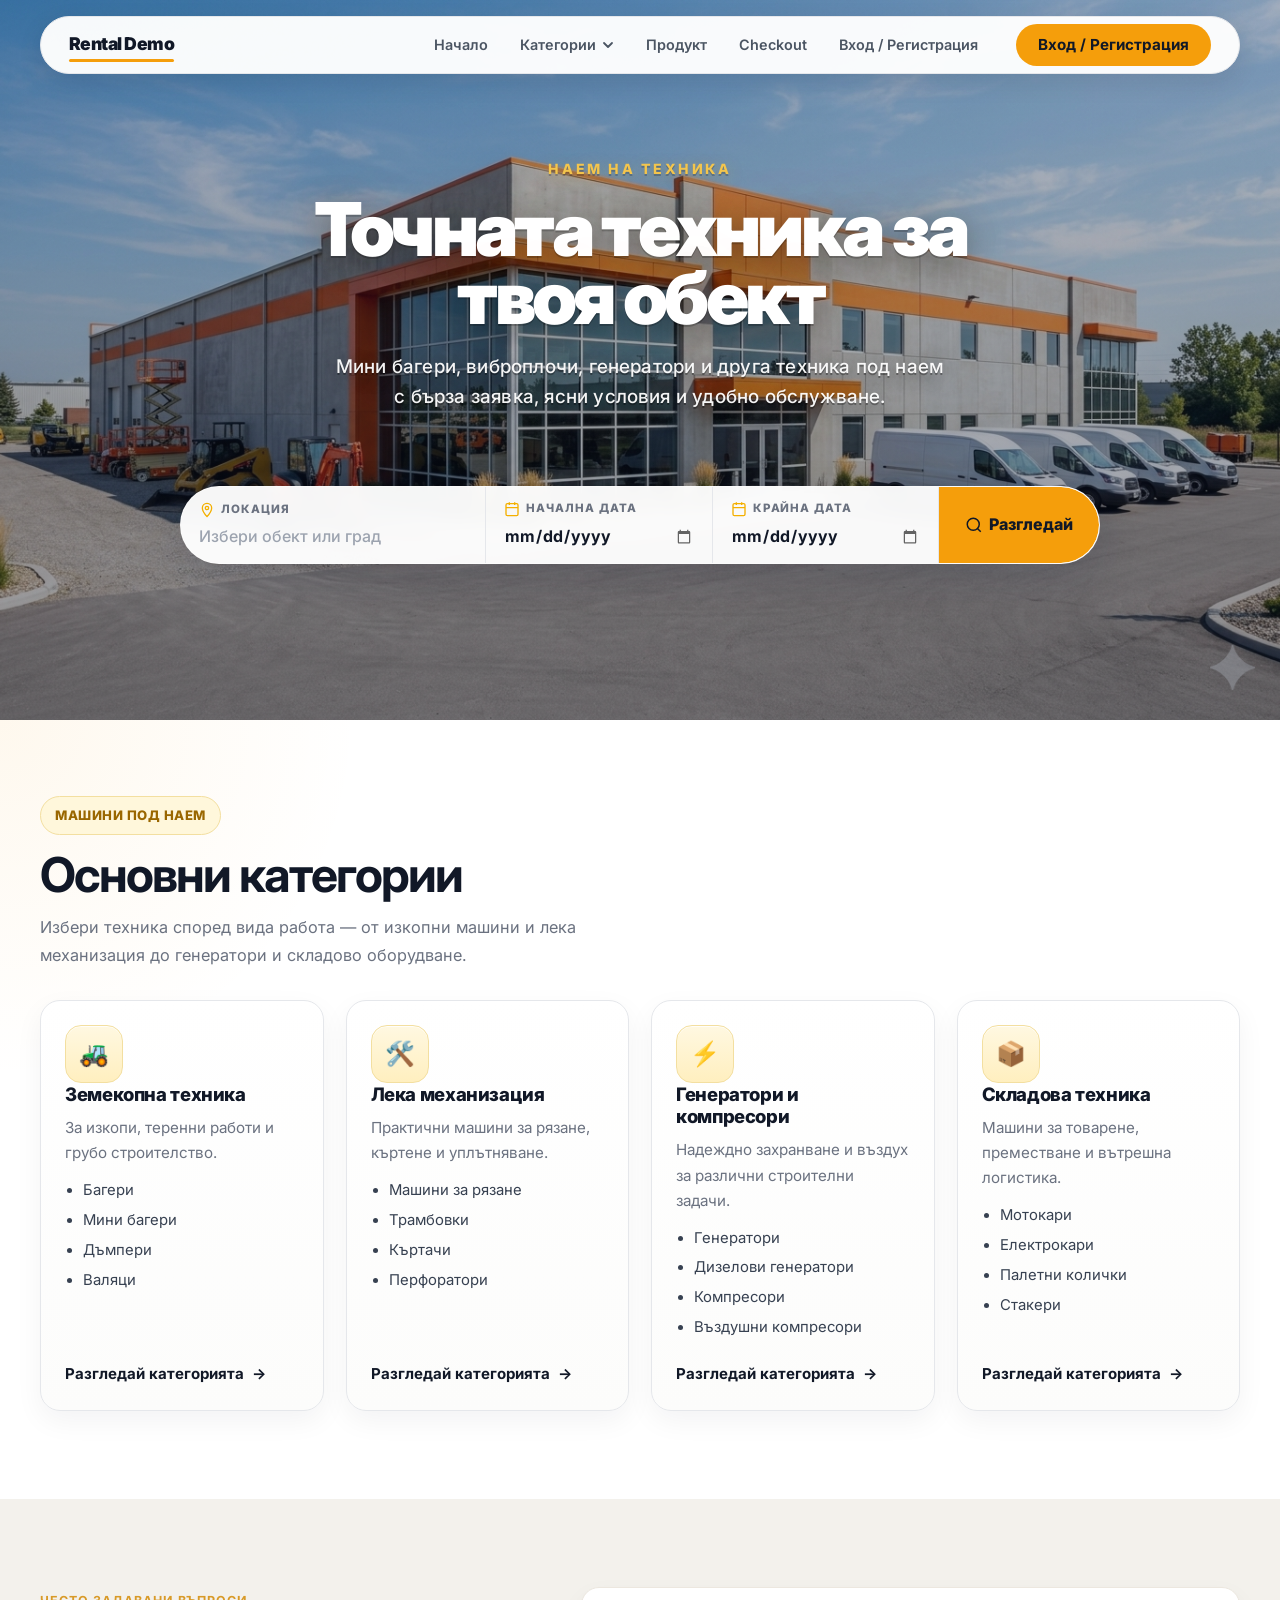
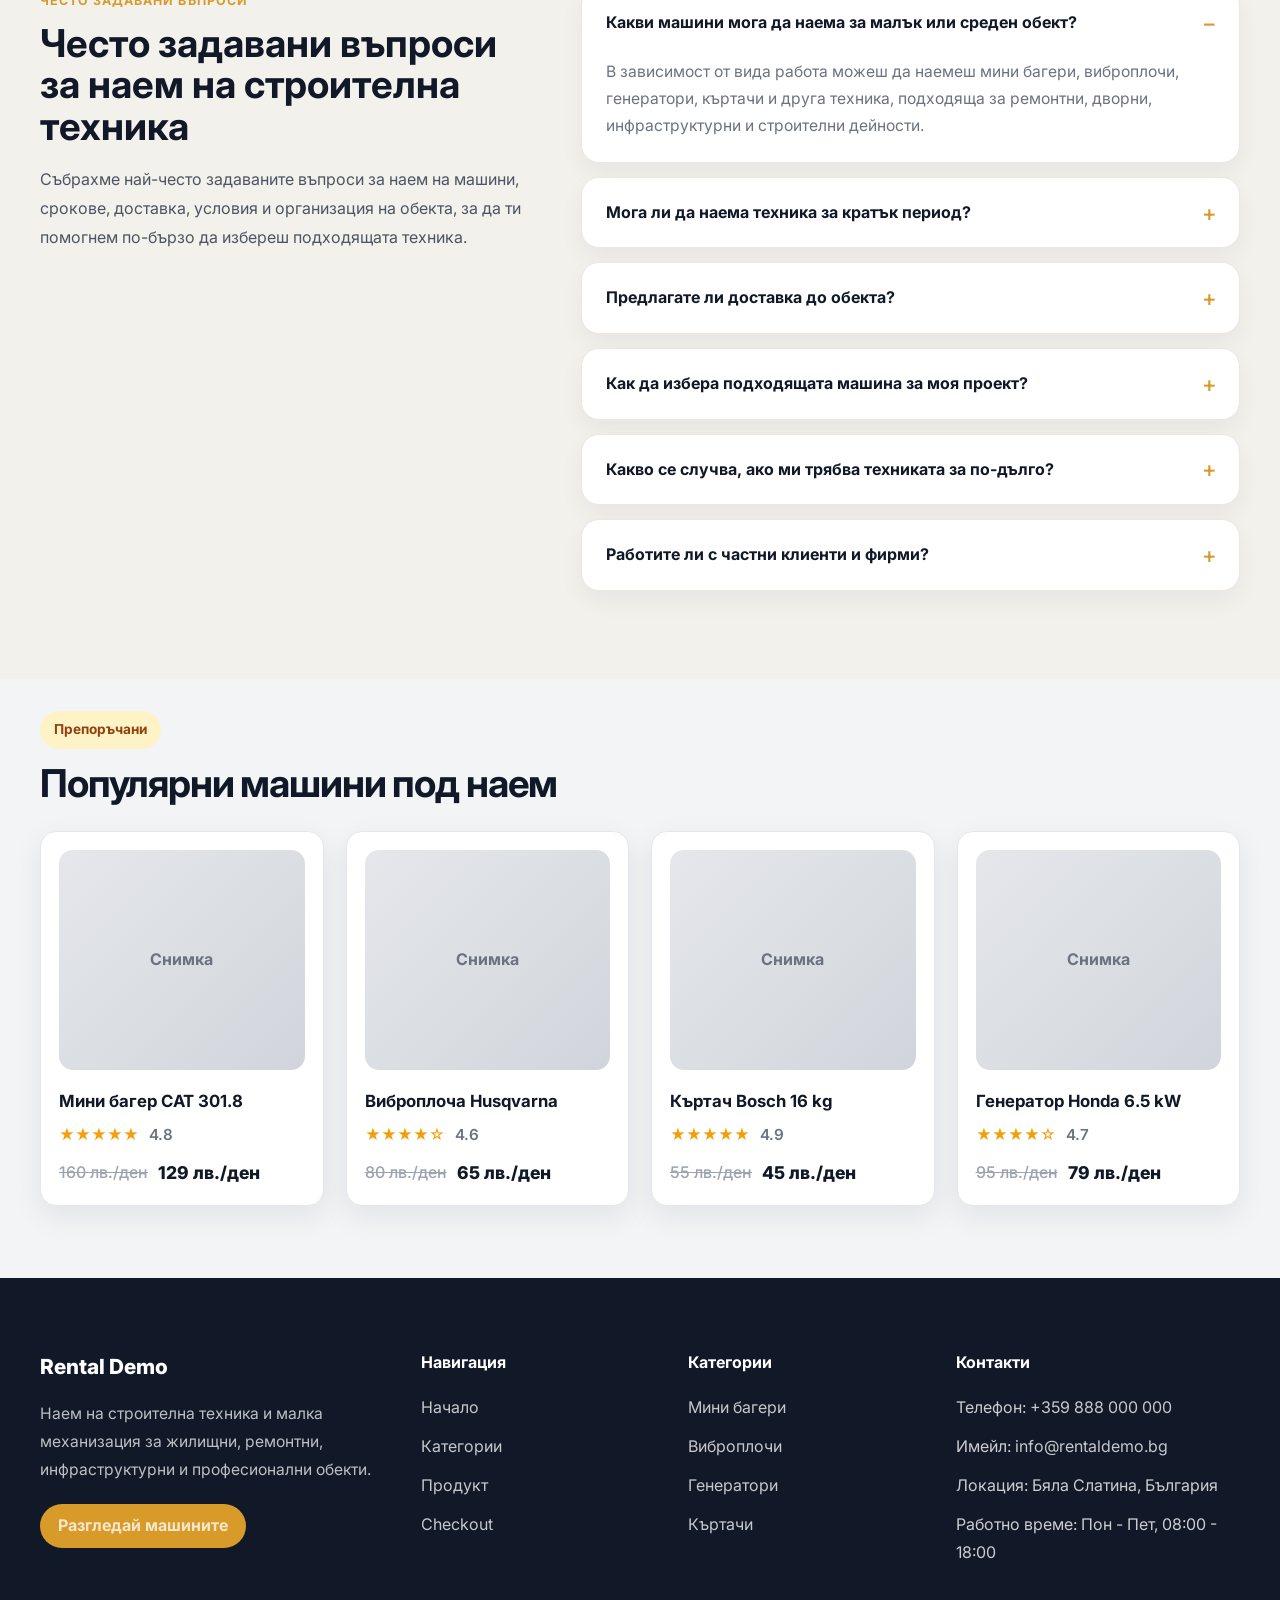
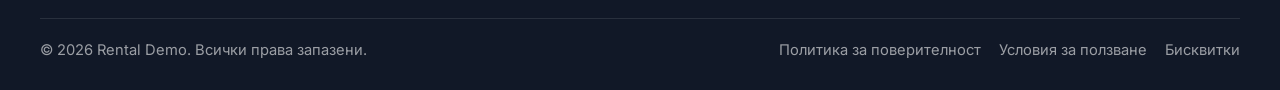
==== commit aa9fe1b8: "Fix header dropdown and login button" ====
--- a/index.html
+++ b/index.html
@@ -10,79 +10,87 @@
   <link rel="stylesheet" href="./styles.css">
 </head>
 <body>
- <header class="site-header">
-  <div class="container header-row">
-    <button
-      class="nav-toggle"
-      id="navToggle"
-      type="button"
-      aria-label="Меню"
-      aria-controls="mainNav"
-      aria-expanded="false"
-    >
-      <span></span><span></span><span></span>
-    </button>
-
-    <a href="./index.html" class="logo">Rental Demo</a>
-
-    <nav class="main-nav" id="mainNav">
-      <a href="./index.html">Начало</a>
-
-      <div class="nav-dropdown">
-        <button class="nav-dropdown-btn" type="button" aria-expanded="false">
-          Категории
-          <svg width="12" height="12" viewBox="0 0 12 12" fill="none" aria-hidden="true">
-            <path d="M2 4l4 4 4-4" stroke="currentColor" stroke-width="1.8" stroke-linecap="round" stroke-linejoin="round"/>
-          </svg>
-        </button>
-
-        <div class="nav-dropdown-menu">
-          <div class="dropdown-col">
-            <span class="dropdown-col-title">🚜 Земекопна техника</span>
-            <a href="./category-earthmoving.html">Багери</a>
-            <a href="./category-earthmoving.html">Мини багери</a>
-            <a href="./category-earthmoving.html">Дъмпери</a>
-            <a href="./category-earthmoving.html">Валяци</a>
+
+<header class="site-header">
+  <div class="container">
+    <div class="header-row">
+      <button
+        class="nav-toggle"
+        id="navToggle"
+        type="button"
+        aria-label="Отвори менюто"
+        aria-controls="mainNav"
+        aria-expanded="false"
+      >
+        <span></span>
+        <span></span>
+        <span></span>
+      </button>
+
+      <a href="./index.html" class="logo">Rental Demo</a>
+
+      <nav class="main-nav" id="mainNav">
+        <a href="./index.html">Начало</a>
+
+        <div class="nav-dropdown">
+          <button
+            class="nav-dropdown-btn"
+            id="categoriesToggle"
+            type="button"
+            aria-expanded="false"
+            aria-controls="categoriesMenu"
+          >
+            <span>Категории</span>
+            <svg width="12" height="12" viewBox="0 0 12 12" fill="none" aria-hidden="true">
+              <path
+                d="M2 4l4 4 4-4"
+                stroke="currentColor"
+                stroke-width="1.8"
+                stroke-linecap="round"
+                stroke-linejoin="round"
+              />
+            </svg>
+          </button>
+
+          <div class="nav-dropdown-menu" id="categoriesMenu">
+            <div class="dropdown-col">
+              <span class="dropdown-col-title">Строителна техника</span>
+              <a href="./category-earthmoving.html" class="dropdown-link">Багери</a>
+              <a href="./category-earthmoving.html" class="dropdown-link">Мини багери</a>
+              <a href="./category-earthmoving.html" class="dropdown-link">Дъмпери</a>
+              <a href="./category-earthmoving.html" class="dropdown-link">Валяци</a>
+              <a href="./category-page.html" class="dropdown-link">Машини за рязане</a>
+              <a href="./category-page.html" class="dropdown-link">Трамбовки</a>
+            </div>
+
+            <div class="dropdown-col">
+              <span class="dropdown-col-title">Още категории</span>
+              <a href="./category-page.html" class="dropdown-link">Къртачи</a>
+              <a href="./category-page.html" class="dropdown-link">Перфоратори</a>
+              <a href="./category-page.html" class="dropdown-link">Генератори</a>
+              <a href="./category-page.html" class="dropdown-link">Компресори</a>
+              <a href="./category-page.html" class="dropdown-link">Мотокари</a>
+              <a href="./category-page.html" class="dropdown-link">Електрокари</a>
+            </div>
           </div>
-
-          <div class="dropdown-col">
-            <span class="dropdown-col-title">🔧 Лека механизация</span>
-            <a href="./category-page.html">Машини за рязане</a>
-            <a href="./category-page.html">Трамбовки</a>
-            <a href="./category-page.html">Къртачи</a>
-            <a href="./category-page.html">Перфоратори</a>
-          </div>
-
-          <div class="dropdown-col">
-            <span class="dropdown-col-title">⚡ Генератори</span>
-            <a href="./category-page.html">Генератори</a>
-            <a href="./category-page.html">Дизелови генератори</a>
-            <a href="./category-page.html">Компресори</a>
-            <a href="./category-page.html">Въздушни компресори</a>
-          </div>
-
-          <div class="dropdown-col">
-            <span class="dropdown-col-title">📦 Складова техника</span>
-            <a href="./category-page.html">Мотокари</a>
-            <a href="./category-page.html">Електрокари</a>
-            <a href="./category-page.html">Палетни колички</a>
-            <a href="./category-page.html">Стакери</a>
-          </div>
-        </div>
-      </div>
-
-      <a href="./product-page.html">Продукт</a>
-      <a href="./checkout-page.html">Checkout</a>
-      <a href="#" class="btn btn-outline-primary nav-cta-mobile">Вход / Регистрация</a>
-    </nav>
-
-    <a href="#" class="btn btn-outline-primary nav-cta">Вход / Регистрация</a>
+        </div>
+
+        <a href="./product-page.html">Продукт</a>
+        <a href="./checkout-page.html">Checkout</a>
+
+        <a href="#" class="btn btn-outline-primary nav-cta-mobile">Вход / Регистрация</a>
+      </nav>
+
+      <a href="#" class="btn btn-outline-primary nav-cta">Вход / Регистрация</a>
+    </div>
   </div>
 </header>
 
-<!-- MOBILE OVERLAY -->
 <div class="mobile-overlay" id="mobileOverlay"></div>
+
 <main>
+
+
 
 <!-- HERO -->
 <section class="hero hero-home">
@@ -129,14 +137,14 @@
 </section>
 <!-- END HERO -->
 
-    <!-- ✅ CATEGORIES — now correctly outside the hero -->
-  <section class="categories-preview" id="categories">
+<!-- ✅ CATEGORIES — now correctly outside the hero -->
+<section class="categories-preview" id="categories">
   <div class="container">
     <div class="section-headings">
-  <span class="eyebrow">Машини под наем</span>
-  <h2>Основни категории</h2>
-  <p>Избери техника според вида работа — от изкопни машини и лека механизация до генератори и складово оборудване.</p>
-</div>
+      <span class="eyebrow">Машини под наем</span>
+      <h2>Основни категории</h2>
+      <p>Избери техника според вида работа — от изкопни машини и лека механизация до генератори и складово оборудване.</p>
+    </div>
 
     <div class="category-grid">
       <article class="category-card rental-category-card" data-href="./category-earthmoving.html" tabindex="0" role="link" aria-label="Земекопна техника">
@@ -194,213 +202,169 @@
   </div>
 </section>
 
-
-    <!-- ✅ END CATEGORIES -->
-
-    <section class="faq-section">
-      <div class="container faq-wrap">
-        <div class="faq-intro">
-          <span class="section-kicker">Често задавани въпроси</span>
-          <h2>Често задавани въпроси за наем на строителна техника</h2>
-          <p>
-            Събрахме най-често задаваните въпроси за наем на машини, срокове, доставка,
-            условия и организация на обекта, за да ти помогнем по-бързо да избереш
-            подходящата техника.
-          </p>
-        </div>
-        <div class="faq-list">
-          <details class="faq-item" open>
-            <summary>Какви машини мога да наема за малък или среден обект?</summary>
-            <div class="faq-answer">
-              <p>В зависимост от вида работа можеш да наемеш мини багери, виброплочи, генератори, къртачи и друга техника, подходяща за ремонтни, дворни, инфраструктурни и строителни дейности.</p>
-            </div>
-          </details>
-          <details class="faq-item">
-            <summary>Мога ли да наема техника за кратък период?</summary>
-            <div class="faq-answer">
-              <p>Да, предлагаме възможност за краткосрочен и дългосрочен наем според нуждите на конкретния обект и периода, за който е необходима машината.</p>
-            </div>
-          </details>
-          <details class="faq-item">
-            <summary>Предлагате ли доставка до обекта?</summary>
-            <div class="faq-answer">
-              <p>При възможност може да се организира доставка или вземане на техниката според локацията, вида машина и конкретния график на обекта.</p>
-            </div>
-          </details>
-          <details class="faq-item">
-            <summary>Как да избера подходящата машина за моя проект?</summary>
-            <div class="faq-answer">
-              <p>Ако не си сигурен кой модел е най-подходящ, можеш да се ориентираш по вида работа, терена, срока и натоварването, а ние можем да помогнем с насока при избора.</p>
-            </div>
-          </details>
-          <details class="faq-item">
-            <summary>Какво се случва, ако ми трябва техниката за по-дълго?</summary>
-            <div class="faq-answer">
-              <p>При нужда от удължаване е добре да се направи предварителна заявка, за да се потвърди наличността и да се организира продължаване на периода на наем.</p>
-            </div>
-          </details>
-          <details class="faq-item">
-            <summary>Работите ли с частни клиенти и фирми?</summary>
-            <div class="faq-answer">
-              <p>Да, услугата е подходяща както за частни клиенти и малки ремонти, така и за строителни фирми, бригади и професионални изпълнители.</p>
-            </div>
-          </details>
-        </div>
-      </div>
-    </section>
- 
-    <section class="featured-products">
-      <div class="container">
-        <div class="section-heading">
-          <span class="eyebrow">Препоръчани</span>
-          <h2>Популярни машини под наем</h2>
-        </div>
-        <div class="products-grid">
-          <article class="product-card">
-            <div class="product-thumb">Снимка</div>
-            <h3>Мини багер CAT 301.8</h3>
-            <div class="rating">★★★★★ <span>4.8</span></div>
-            <div class="price-box">
-              <span class="old-price">160 лв./ден</span>
-              <span class="new-price">129 лв./ден</span>
-            </div>
-          </article>
-          <article class="product-card">
-            <div class="product-thumb">Снимка</div>
-            <h3>Виброплоча Husqvarna</h3>
-            <div class="rating">★★★★☆ <span>4.6</span></div>
-            <div class="price-box">
-              <span class="old-price">80 лв./ден</span>
-              <span class="new-price">65 лв./ден</span>
-            </div>
-          </article>
-          <article class="product-card">
-            <div class="product-thumb">Снимка</div>
-            <h3>Къртач Bosch 16 kg</h3>
-            <div class="rating">★★★★★ <span>4.9</span></div>
-            <div class="price-box">
-              <span class="old-price">55 лв./ден</span>
-              <span class="new-price">45 лв./ден</span>
-            </div>
-          </article>
-          <article class="product-card">
-            <div class="product-thumb">Снимка</div>
-            <h3>Генератор Honda 6.5 kW</h3>
-            <div class="rating">★★★★☆ <span>4.7</span></div>
-            <div class="price-box">
-              <span class="old-price">95 лв./ден</span>
-              <span class="new-price">79 лв./ден</span>
-            </div>
-          </article>
-        </div>
-      </div>
-    </section>
- 
-  </main>
- 
-  <footer class="site-footer">
-    <div class="container footer-grid">
-      <div class="footer-brand">
-        <div class="footer-logo">Rental Demo</div>
-        <p>Наем на строителна техника и малка механизация за жилищни, ремонтни, инфраструктурни и професионални обекти.</p>
-        <a href="./category-page.html" class="footer-cta">Разгледай машините</a>
-      </div>
-      <div class="footer-column">
-        <h3>Навигация</h3>
-        <ul>
-          <li><a href="./index.html">Начало</a></li>
-          <li><a href="./category-page.html">Категории</a></li>
-          <li><a href="./product-page.html">Продукт</a></li>
-          <li><a href="./checkout-page.html">Checkout</a></li>
-        </ul>
-      </div>
-      <div class="footer-column">
-        <h3>Категории</h3>
-        <ul>
-          <li><a href="./category-page.html">Мини багери</a></li>
-          <li><a href="./category-page.html">Виброплочи</a></li>
-          <li><a href="./category-page.html">Генератори</a></li>
-          <li><a href="./category-page.html">Къртачи</a></li>
-        </ul>
-      </div>
-      <div class="footer-column">
-        <h3>Контакти</h3>
-        <ul class="footer-contact-list">
-          <li>Телефон: <a href="tel:+359888000000">+359 888 000 000</a></li>
-          <li>Имейл: <a href="mailto:info@rentaldemo.bg">info@rentaldemo.bg</a></li>
-          <li>Локация: Бяла Слатина, България</li>
-          <li>Работно време: Пон - Пет, 08:00 - 18:00</li>
-        </ul>
-      </div>
-    </div>
-    <div class="container footer-bottom">
-      <p>© 2026 Rental Demo. Всички права запазени.</p>
-      <div class="footer-legal">
-        <a href="#">Политика за поверителност</a>
-        <a href="#">Условия за ползване</a>
-        <a href="#">Бисквитки</a>
-      </div>
-    </div>
-  </footer>
- 
- <script>
-document.addEventListener('DOMContentLoaded', () => {
-  const dropdownButtons = document.querySelectorAll('.nav-dropdown-btn');
+<!-- ✅ END CATEGORIES -->
+
+<section class="faq-section">
+  <div class="container faq-wrap">
+    <div class="faq-intro">
+      <span class="section-kicker">Често задавани въпроси</span>
+      <h2>Често задавани въпроси за наем на строителна техника</h2>
+      <p>
+        Събрахме най-често задаваните въпроси за наем на машини, срокове, доставка,
+        условия и организация на обекта, за да ти помогнем по-бързо да избереш
+        подходящата техника.
+      </p>
+    </div>
+    <div class="faq-list">
+      <details class="faq-item" open>
+        <summary>Какви машини мога да наема за малък или среден обект?</summary>
+        <div class="faq-answer">
+          <p>В зависимост от вида работа можеш да наемеш мини багери, виброплочи, генератори, къртачи и друга техника, подходяща за ремонтни, дворни, инфраструктурни и строителни дейности.</p>
+        </div>
+      </details>
+      <details class="faq-item">
+        <summary>Мога ли да наема техника за кратък период?</summary>
+        <div class="faq-answer">
+          <p>Да, предлагаме възможност за краткосрочен и дългосрочен наем според нуждите на конкретния обект и периода, за който е необходима машината.</p>
+        </div>
+      </details>
+      <details class="faq-item">
+        <summary>Предлагате ли доставка до обекта?</summary>
+        <div class="faq-answer">
+          <p>При възможност може да се организира доставка или вземане на техниката според локацията, вида машина и конкретния график на обекта.</p>
+        </div>
+      </details>
+      <details class="faq-item">
+        <summary>Как да избера подходящата машина за моя проект?</summary>
+        <div class="faq-answer">
+          <p>Ако не си сигурен кой модел е най-подходящ, можеш да се ориентираш по вида работа, терена, срока и натоварването, а ние можем да помогнем с насока при избора.</p>
+        </div>
+      </details>
+      <details class="faq-item">
+        <summary>Какво се случва, ако ми трябва техниката за по-дълго?</summary>
+        <div class="faq-answer">
+          <p>При нужда от удължаване е добре да се направи предварителна заявка, за да се потвърди наличността и да се организира продължаване на периода на наем.</p>
+        </div>
+      </details>
+      <details class="faq-item">
+        <summary>Работите ли с частни клиенти и фирми?</summary>
+        <div class="faq-answer">
+          <p>Да, услугата е подходяща както за частни клиенти и малки ремонти, така и за строителни фирми, бригади и професионални изпълнители.</p>
+        </div>
+      </details>
+    </div>
+  </div>
+</section>
+
+<section class="featured-products">
+  <div class="container">
+    <div class="section-heading">
+      <span class="eyebrow">Препоръчани</span>
+      <h2>Популярни машини под наем</h2>
+    </div>
+    <div class="products-grid">
+      <article class="product-card">
+        <div class="product-thumb">Снимка</div>
+        <h3>Мини багер CAT 301.8</h3>
+        <div class="rating">★★★★★ <span>4.8</span></div>
+        <div class="price-box">
+          <span class="old-price">160 лв./ден</span>
+          <span class="new-price">129 лв./ден</span>
+        </div>
+      </article>
+      <article class="product-card">
+        <div class="product-thumb">Снимка</div>
+        <h3>Виброплоча Husqvarna</h3>
+        <div class="rating">★★★★☆ <span>4.6</span></div>
+        <div class="price-box">
+          <span class="old-price">80 лв./ден</span>
+          <span class="new-price">65 лв./ден</span>
+        </div>
+      </article>
+      <article class="product-card">
+        <div class="product-thumb">Снимка</div>
+        <h3>Къртач Bosch 16 kg</h3>
+        <div class="rating">★★★★★ <span>4.9</span></div>
+        <div class="price-box">
+          <span class="old-price">55 лв./ден</span>
+          <span class="new-price">45 лв./ден</span>
+        </div>
+      </article>
+      <article class="product-card">
+        <div class="product-thumb">Снимка</div>
+        <h3>Генератор Honda 6.5 kW</h3>
+        <div class="rating">★★★★☆ <span>4.7</span></div>
+        <div class="price-box">
+          <span class="old-price">95 лв./ден</span>
+          <span class="new-price">79 лв./ден</span>
+        </div>
+      </article>
+    </div>
+  </div>
+</section>
+
+</main>
+
+<footer class="site-footer">
+  <div class="container footer-grid">
+    <div class="footer-brand">
+      <div class="footer-logo">Rental Demo</div>
+      <p>Наем на строителна техника и малка механизация за жилищни, ремонтни, инфраструктурни и професионални обекти.</p>
+      <a href="./category-page.html" class="footer-cta">Разгледай машините</a>
+    </div>
+    <div class="footer-column">
+      <h3>Навигация</h3>
+      <ul>
+        <li><a href="./index.html">Начало</a></li>
+        <li><a href="./category-page.html">Категории</a></li>
+        <li><a href="./product-page.html">Продукт</a></li>
+        <li><a href="./checkout-page.html">Checkout</a></li>
+      </ul>
+    </div>
+    <div class="footer-column">
+      <h3>Категории</h3>
+      <ul>
+        <li><a href="./category-page.html">Мини багери</a></li>
+        <li><a href="./category-page.html">Виброплочи</a></li>
+        <li><a href="./category-page.html">Генератори</a></li>
+        <li><a href="./category-page.html">Къртачи</a></li>
+      </ul>
+    </div>
+    <div class="footer-column">
+      <h3>Контакти</h3>
+      <ul class="footer-contact-list">
+        <li>Телефон: <a href="tel:+359888000000">+359 888 000 000</a></li>
+        <li>Имейл: <a href="mailto:info@rentaldemo.bg">info@rentaldemo.bg</a></li>
+        <li>Локация: Бяла Слатина, България</li>
+        <li>Работно време: Пон - Пет, 08:00 - 18:00</li>
+      </ul>
+    </div>
+  </div>
+  <div class="container footer-bottom">
+    <p>© 2026 Rental Demo. Всички права запазени.</p>
+    <div class="footer-legal">
+      <a href="#">Политика за поверителност</a>
+      <a href="#">Условия за ползване</a>
+      <a href="#">Бисквитки</a>
+    </div>
+  </div>
+</footer>
+
+<script>
+document.addEventListener('DOMContentLoaded', function () {
   const dropdowns = document.querySelectorAll('.nav-dropdown');
   const navToggle = document.getElementById('navToggle');
   const mainNav = document.getElementById('mainNav');
   const mobileOverlay = document.getElementById('mobileOverlay');
-  const siteHeader = document.querySelector('.site-header');
 
   function closeAllDropdowns() {
-    dropdowns.forEach(dropdown => {
+    dropdowns.forEach(function (dropdown) {
       dropdown.classList.remove('open');
       const btn = dropdown.querySelector('.nav-dropdown-btn');
       if (btn) btn.setAttribute('aria-expanded', 'false');
     });
   }
 
-dropdownButtons.forEach(btn => {
-    btn.addEventListener('click', function (e) {
-      e.preventDefault();
-      e.stopPropagation();
-
-      const dropdown = this.closest('.nav-dropdown');
-      const isOpen = dropdown.classList.contains('open');
-
-      closeAllDropdowns();
-
-      if (!isOpen) {
-        dropdown.classList.add('open');
-        this.setAttribute('aria-expanded', 'true');
-      }
-    }, true);   // ← само това се добавя: ", true"
-  });
-
-
-  // Спира затварянето при клик вътре в менюто
-  document.querySelectorAll('.nav-dropdown-menu').forEach(menu => {
-    menu.addEventListener('click', e => e.stopPropagation());
-  });
-
-  // Затваря при клик извън навигацията
-  document.addEventListener('click', e => {
-    if (!e.target.closest('.nav-dropdown')) {
-      closeAllDropdowns();
-    }
-    if (!e.target.closest('.site-header') && !e.target.closest('#mobileOverlay')) {
-      closeNav();
-    }
-  });
-
-  // Затваря при ESC
-  document.addEventListener('keydown', e => {
-    if (e.key === 'Escape') {
-      closeAllDropdowns();
-      closeNav();
-    }
-  });
-
   function openNav() {
     if (navToggle) {
       navToggle.classList.add('open');
@@ -422,69 +386,81 @@
     closeAllDropdowns();
   }
 
+  dropdowns.forEach(function (dropdown) {
+    const btn = dropdown.querySelector('.nav-dropdown-btn');
+    if (!btn) return;
+
+    btn.addEventListener('click', function (e) {
+      e.stopPropagation();
+
+      const isOpen = dropdown.classList.contains('open');
+
+      if (window.innerWidth > 768) {
+        closeAllDropdowns();
+      }
+
+      if (isOpen) {
+        dropdown.classList.remove('open');
+        btn.setAttribute('aria-expanded', 'false');
+      } else {
+        dropdown.classList.add('open');
+        btn.setAttribute('aria-expanded', 'true');
+      }
+    });
+  });
+
   if (navToggle && mainNav) {
-    navToggle.addEventListener('click', e => {
+    navToggle.addEventListener('click', function (e) {
       e.stopPropagation();
-      mainNav.classList.contains('open') ? closeNav() : openNav();
+
+      if (mainNav.classList.contains('open')) {
+        closeNav();
+      } else {
+        openNav();
+      }
     });
   }
 
   if (mobileOverlay) {
-    mobileOverlay.addEventListener('click', closeNav);
+    mobileOverlay.addEventListener('click', function () {
+      closeNav();
+    });
   }
 
-  document.querySelectorAll('.main-nav a').forEach(link => {
-    link.addEventListener('click', () => {
-      if (window.innerWidth <= 768) closeNav();
-    });
+  document.addEventListener('click', function (e) {
+    if (!e.target.closest('.nav-dropdown')) {
+      closeAllDropdowns();
+    }
+
+    if (
+      mainNav &&
+      mainNav.classList.contains('open') &&
+      !e.target.closest('#mainNav') &&
+      !e.target.closest('#navToggle')
+    ) {
+      closeNav();
+    }
   });
 
-  let lastScrollY = window.scrollY;
-
-  function resetDesktopHeaderState() {
-    if (!siteHeader) return;
-    siteHeader.classList.remove('at-top', 'scrolled', 'hide-on-scroll');
-  }
-
-  function handleMobileHeaderScroll() {
-    if (!siteHeader) return;
-
+  document.addEventListener('keydown', function (e) {
+    if (e.key === 'Escape') {
+      closeNav();
+    }
+  });
+
+  window.addEventListener('resize', function () {
     if (window.innerWidth > 768) {
-      resetDesktopHeaderState();
-      return;
-    }
-
-    const currentScrollY = window.scrollY;
-
-    if (currentScrollY <= 8) {
-      siteHeader.classList.add('at-top');
-      siteHeader.classList.remove('scrolled', 'hide-on-scroll');
-      lastScrollY = currentScrollY;
-      return;
-    }
-
-    siteHeader.classList.remove('at-top');
-    siteHeader.classList.add('scrolled');
-
-    if (currentScrollY > lastScrollY && currentScrollY > 80) {
-      siteHeader.classList.add('hide-on-scroll');
-    } else {
-      siteHeader.classList.remove('hide-on-scroll');
-    }
-
-    lastScrollY = currentScrollY;
-  }
-
-  window.addEventListener('scroll', handleMobileHeaderScroll, { passive: true });
-
-  window.addEventListener('resize', () => {
-    if (window.innerWidth > 768) {
-      closeNav();
-    }
-    closeAllDropdowns();
-    handleMobileHeaderScroll();
+      if (mainNav) mainNav.classList.remove('open');
+      if (navToggle) {
+        navToggle.classList.remove('open');
+        navToggle.setAttribute('aria-expanded', 'false');
+      }
+      if (mobileOverlay) mobileOverlay.classList.remove('open');
+      document.body.style.overflow = '';
+    }
   });
-
-  handleMobileHeaderScroll();
 });
 </script>
+
+</body>
+</html>
--- a/styles.css
+++ b/styles.css
@@ -36,19 +36,20 @@
 ============================================================ */
 .container { width: min(100% - 32px, var(--container)); margin: 0 auto; }
 
-
-/* ============================================================
-   4. HEADER & NAVIGATION — DESKTOP
-============================================================ */
+/* =========================
+HEADER + NAVIGATION
+========================= */
 
 .site-header {
-  position: sticky;
-  top: 0;
-  z-index: 300;
-  padding: 12px 0;
-  background: rgba(243, 244, 246, 0.85);
-  backdrop-filter: blur(12px);
-  -webkit-backdrop-filter: blur(12px);
+  position: absolute;
+  top: 16px;
+  left: 0;
+  width: 100%;
+  z-index: 500;
+  padding: 0;
+  background: transparent;
+  backdrop-filter: none;
+  -webkit-backdrop-filter: none;
   border-bottom: none;
 }
 
@@ -58,33 +59,34 @@
   align-items: center;
   justify-content: space-between;
   gap: 24px;
-  background: var(--white);
+  background: rgba(255, 255, 255, 0.96);
+  border: 1px solid var(--border);
   border-radius: 999px;
   padding: 0 28px;
-  border: 1px solid var(--border);
-  box-shadow:
-    0 2px 12px rgba(17, 24, 39, 0.07),
-    0 0 0 1px rgba(255, 255, 255, 0.8) inset;
   position: relative;
+  overflow: visible;
+  box-shadow: 0 8px 24px rgba(17, 24, 39, 0.10);
 }
 
 .logo {
+  position: relative;
+  display: inline-block;
+  padding-bottom: 2px;
   font-size: 1.1rem;
   font-weight: 900;
   letter-spacing: -0.03em;
   color: var(--dark);
-  position: relative;
-  padding-bottom: 2px;
+  text-decoration: none;
+  white-space: nowrap;
   flex-shrink: 0;
-  text-decoration: none;
   z-index: 3;
 }
 
 .logo::after {
   content: "";
   position: absolute;
+  left: 0;
   bottom: -2px;
-  left: 0;
   width: 100%;
   height: 3px;
   background: var(--primary);
@@ -96,6 +98,9 @@
   align-items: center;
   gap: 4px;
   margin-left: auto;
+  position: relative;
+  overflow: visible;
+  z-index: 20;
 }
 
 .main-nav > a,
@@ -114,6 +119,7 @@
   font-weight: 600;
   font-family: inherit;
   cursor: pointer;
+  text-decoration: none;
   transition:
     background var(--transition),
     color var(--transition),
@@ -129,6 +135,7 @@
 
 .nav-dropdown {
   position: relative;
+  overflow: visible;
 }
 
 .nav-dropdown-btn svg,
@@ -146,6 +153,7 @@
   top: calc(100% + 12px);
   left: 50%;
   transform: translateX(-50%) translateY(8px);
+  width: min(860px, 92vw);
   min-width: 680px;
   padding: 12px;
   display: grid;
@@ -160,11 +168,11 @@
   opacity: 0;
   visibility: hidden;
   pointer-events: none;
+  z-index: 9999;
   transition:
     opacity var(--transition),
     transform var(--transition),
     visibility var(--transition);
-  z-index: 250;
 }
 
 .nav-dropdown.open .nav-dropdown-menu {
@@ -175,18 +183,36 @@
 }
 
 .dropdown-col {
-  padding: 8px;
-}
-
-.dropdown-col + .dropdown-col {
+  padding: 10px;
+}
+
+.dropdown-col:nth-child(n + 3) {
+  border-top: 1px solid var(--border);
+}
+
+.dropdown-col:nth-child(even) {
   border-left: 1px solid var(--border);
+}
+
+.dropdown-col-title {
+  display: block;
+  margin-bottom: 10px;
+  padding: 6px 8px;
+  font-size: 0.82rem;
+  font-weight: 800;
+  letter-spacing: 0.02em;
+  text-transform: uppercase;
+  color: var(--dark);
 }
 
 .dropdown-link {
   display: block;
   padding: 12px 14px;
   border-radius: 12px;
-  transition: background var(--transition), transform var(--transition);
+  text-decoration: none;
+  transition:
+    background var(--transition),
+    transform var(--transition);
 }
 
 .dropdown-link:hover {
@@ -239,7 +265,7 @@
   width: 22px;
   height: 2px;
   background: var(--dark);
-  border-radius: 99px;
+  border-radius: 999px;
   transition: var(--transition);
 }
 
@@ -259,7 +285,7 @@
   display: none;
   position: fixed;
   inset: 0;
-  background: rgba(0, 0, 0, 0.35);
+  background: rgba(17, 24, 39, 0.35);
   z-index: 220;
 }
 
@@ -267,10 +293,29 @@
   display: block;
 }
 
+.hero-home,
+.hero,
+.hero-section {
+  position: relative;
+}
+
+.hero-home-content,
+.hero-content {
+  padding-top: 150px;
+}
+
+/* ============================================================
+RESPONSIVE — TABLET / MOBILE NAV
+============================================================ */
+
 @media (max-width: 768px) {
   .site-header {
+    position: sticky;
+    top: 0;
+    z-index: 300;
     padding: 8px 12px;
     background: transparent;
+    border-bottom: none;
     backdrop-filter: none;
     -webkit-backdrop-filter: none;
   }
@@ -280,118 +325,217 @@
     grid-template-columns: 36px 1fr 36px;
     align-items: center;
     gap: 8px;
+    padding: 0 14px;
     min-height: 54px;
-    padding: 0 14px;
+    max-height: 54px;
+    border-radius: 999px;
     background: rgba(255, 255, 255, 0.96);
-    border-radius: 999px;
+    border: 1px solid var(--border);
+    box-shadow: 0 2px 16px rgba(17, 24, 39, 0.10);
+    backdrop-filter: blur(12px);
+    -webkit-backdrop-filter: blur(12px);
+    width: 100%;
+    overflow: visible;
+  }
+
+  .nav-toggle {
+    display: flex;
+    grid-column: 1;
+    align-items: center;
+    justify-content: center;
+    width: 32px;
+    height: 32px;
+    padding: 0;
   }
 
   .logo {
-    justify-self: center;
+    grid-column: 2;
+    display: flex;
+    align-items: center;
+    justify-content: center;
     text-align: center;
     font-size: 1rem;
   }
 
-  .logo::after {
-    left: 50%;
-    width: 100%;
-    transform: translateX(-50%);
-  }
-
-  .nav-toggle {
+  .nav-cta {
+    grid-column: 3;
     display: inline-flex;
-  }
-
-  .nav-cta {
-    display: none;
+    align-items: center;
+    justify-content: center;
+    font-size: 0;
+    min-height: 32px;
+    width: 32px;
+    padding: 0;
+    border-radius: 8px;
+    min-width: unset;
+  }
+
+  .nav-cta::before {
+    content: "👤";
+    font-size: 1rem;
+    line-height: 1;
   }
 
   .main-nav {
-    position: absolute;
-    top: calc(100% + 12px);
-    left: 0;
-    right: 0;
-    display: none;
+    display: flex;
     flex-direction: column;
     align-items: stretch;
-    gap: 10px;
-    padding: 14px;
-    background: rgba(255, 255, 255, 0.98);
-    border: 1px solid var(--border);
-    border-radius: 22px;
-    box-shadow: 0 18px 40px rgba(17, 24, 39, 0.12);
-    z-index: 240;
+    gap: 2px;
+    position: fixed;
+    top: 0;
+    left: -100%;
+    width: min(300px, 85vw);
+    height: 100%;
+    margin-left: 0;
+    background: var(--white);
+    border-right: 1px solid var(--border);
+    box-shadow: 4px 0 24px rgba(17, 24, 39, 0.12);
+    padding: 72px 14px 32px;
+    z-index: 299;
+    overflow-y: auto;
+    transition: left 0.3s cubic-bezier(0.4, 0, 0.2, 1);
+    border-radius: 0;
   }
 
   .main-nav.open {
-    display: flex;
+    left: 0;
   }
 
   .main-nav > a,
   .nav-dropdown-btn {
     width: 100%;
     justify-content: space-between;
-    min-height: 46px;
-    padding: 12px 14px;
-    border-radius: 14px;
-    background: #f9fafb;
+    text-align: left;
+    min-height: 50px;
+    padding: 13px 14px;
+    border-radius: 10px;
+    font-size: 0.95rem;
+    font-weight: 600;
     color: var(--dark);
-  }
-
-  .nav-dropdown {
-    width: 100%;
+    background: none;
+  }
+
+  .main-nav > a:hover,
+  .nav-dropdown-btn:hover,
+  .nav-dropdown.open .nav-dropdown-btn {
+    background: #fef3c7;
   }
 
   .nav-dropdown-menu {
     position: static;
+    top: auto;
+    left: auto;
     transform: none;
-    min-width: unset;
     width: 100%;
-    margin-top: 8px;
+    min-width: 0;
+    margin-top: 4px;
     padding: 8px;
-    grid-template-columns: 1fr 1fr;
-    border-radius: 14px;
+    display: none;
+    grid-template-columns: 1fr;
+    gap: 0;
     background: #fafafa;
+    border: 1px solid var(--border);
+    border-radius: 10px;
     box-shadow: none;
     backdrop-filter: none;
     -webkit-backdrop-filter: none;
-    display: none;
-  }
-  
+    opacity: 1;
+    visibility: visible;
+    pointer-events: auto;
+  }
+
   .nav-dropdown.open .nav-dropdown-menu {
     display: grid;
+    transform: none;
   }
 
   .dropdown-col {
-    padding: 4px 0;
-  }
-
-  .dropdown-col + .dropdown-col {
-    border-left: 0;
-    border-top: 0;
-  }
-
-    .dropdown-col-title {
-    font-size: 0.72rem;
-    padding: 6px 8px 8px;
-  }
-  
-    .dropdown-col a {
-    font-size: 0.85rem;
-    padding: 7px 8px;
+    padding: 8px;
+    border: none !important;
+    border-bottom: 1px solid var(--border) !important;
+  }
+
+  .dropdown-col:last-child {
+    border-bottom: none !important;
+  }
+
+  .dropdown-col-title {
+    font-size: 0.7rem;
+    white-space: normal;
+    margin-bottom: 6px;
+  }
+
+  .dropdown-link {
+    padding: 8px 6px;
+    border-radius: 8px;
+    min-height: 40px;
   }
 
   .nav-cta-mobile {
     display: flex;
+    margin-top: 16px;
     width: 100%;
-    margin-top: 6px;
-  }
-
-  .nav-cta-mobile .btn,
-  .nav-cta-mobile a {
+    justify-content: center;
+    min-height: 50px;
+    border-radius: 12px;
+  }
+
+  .hero-home {
+    min-height: auto;
+    background-position: center center;
+  }
+
+  .hero-home-content,
+  .hero-content {
+    padding-top: 80px;
+  }
+
+  .hero-search-bar {
+    grid-template-columns: 1fr;
     width: 100%;
-  }
-}
+    border-radius: 16px;
+  }
+
+  .hero-search-item {
+    min-height: 60px;
+    padding: 10px 16px;
+    border-left: none;
+    border-right: none;
+    border-bottom: 1px solid #ece7df;
+  }
+
+  .hero-search-item:nth-child(2n) {
+    border-left: none;
+  }
+
+  .hero-search-btn {
+    grid-column: auto;
+    min-height: 58px;
+    border-radius: 0 0 16px 16px;
+  }
+
+  .product-thumb {
+    height: 200px;
+  }
+
+  .product-main-image {
+    min-height: 300px;
+  }
+
+  .product-highlights,
+  .product-thumbs,
+  .product-layout,
+  .details-grid,
+  .form-grid,
+  .payment-options {
+    grid-template-columns: 1fr;
+  }
+
+  .product-info-box {
+    position: static;
+  }
+}
+
 
 /* ============================================================
    5. BUTTONS
@@ -915,85 +1059,6 @@
 .footer-legal a { font-size: 0.92rem; color: rgba(255,255,255,0.58); }
 .footer-legal a:hover { color: #ffffff; }
 
-
-/* ============================================================
-   17. NAV DROPDOWN — DESKTOP ONLY
-============================================================ */
-/* ---- Dropdown ---- */
-.nav-dropdown {
-  position: relative;
-}
-
-.nav-dropdown-btn svg,
-.nav-dropdown-btn i {
-  transition: transform var(--transition);
-}
-
-.nav-dropdown.open .nav-dropdown-btn svg,
-.nav-dropdown.open .nav-dropdown-btn i {
-  transform: rotate(180deg);
-}
-
-.nav-dropdown-menu {
-  position: absolute;
-  top: calc(100% + 12px);
-  left: 50%;
-  transform: translateX(-50%) translateY(8px);
-  min-width: 760px;
-  padding: 16px;
-  display: none;
-  grid-template-columns: repeat(4, 1fr);
-  gap: 4px;
-  background: rgba(255, 255, 255, 0.98);
-  border: 1px solid var(--border);
-  border-radius: 18px;
-  box-shadow: 0 18px 40px rgba(17, 24, 39, 0.12);
-  backdrop-filter: blur(16px);
-  -webkit-backdrop-filter: blur(16px);
-  z-index: 250;
-}
-
-.nav-dropdown.open .nav-dropdown-menu {
-  display: grid;
-}
-
-.dropdown-col {
-  padding: 8px;
-}
-
-.dropdown-col + .dropdown-col {
-  border-left: 1px solid var(--border);
-}
-
-.dropdown-col-title {
-  display: block;
-  font-size: 0.78rem;
-  font-weight: 800;
-  letter-spacing: 0.05em;
-  text-transform: uppercase;
-  color: var(--muted);
-  padding: 4px 10px 10px;
-  white-space: nowrap;
-}
-
-.dropdown-col a {
-  display: block;
-  padding: 8px 10px;
-  border-radius: 8px;
-  font-size: 0.9rem;
-  font-weight: 500;
-  color: var(--dark);
-  transition: background var(--transition), color var(--transition);
-  white-space: nowrap;
-}
-
-.dropdown-col a:hover {
-  background: #fef3c7;
-  color: var(--dark);
-}
-
-
-
 /* ============================================================
    18. RESPONSIVE — TABLET
 ============================================================ */
@@ -1226,4 +1291,5 @@
   .category-filters-inner { flex-direction: column; align-items: flex-start; }
   .catalog-footer { flex-direction: column; align-items: flex-start; }
   .catalog-actions { width: 100%; }
-}+}
+
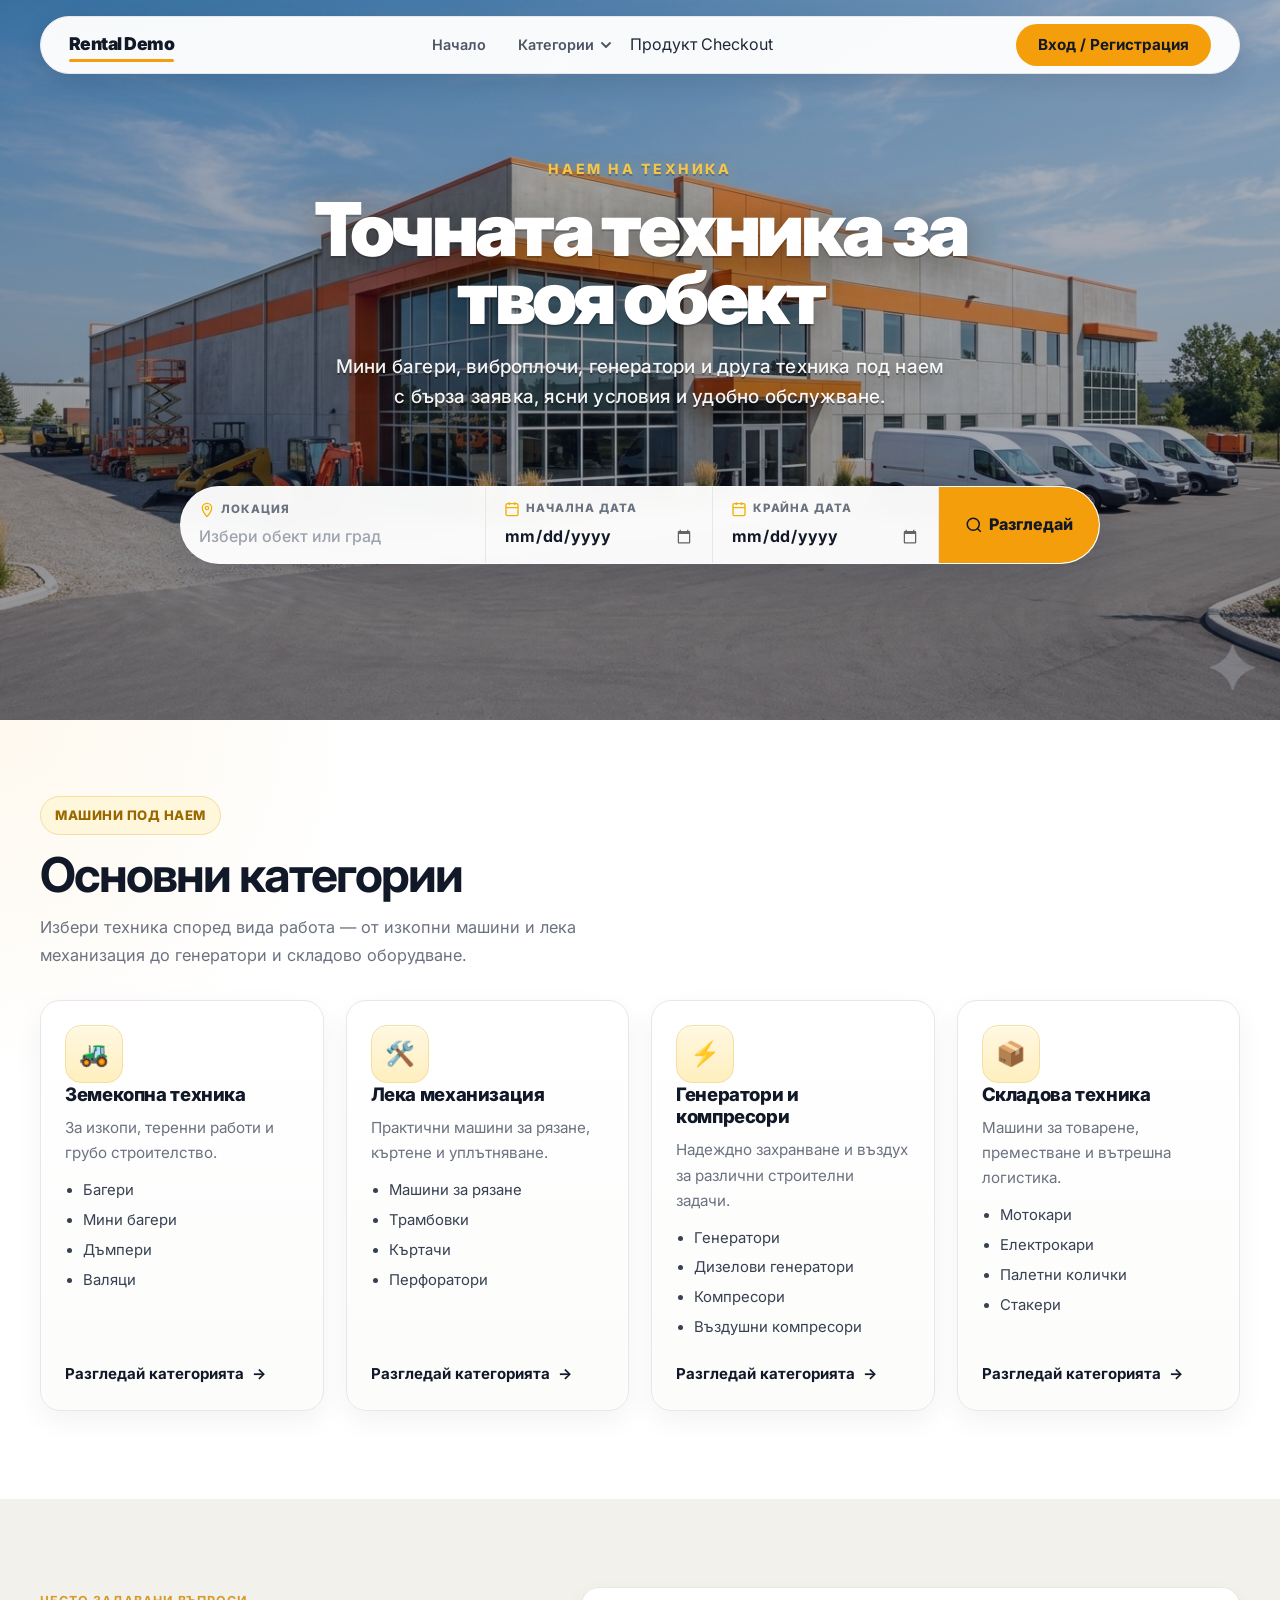
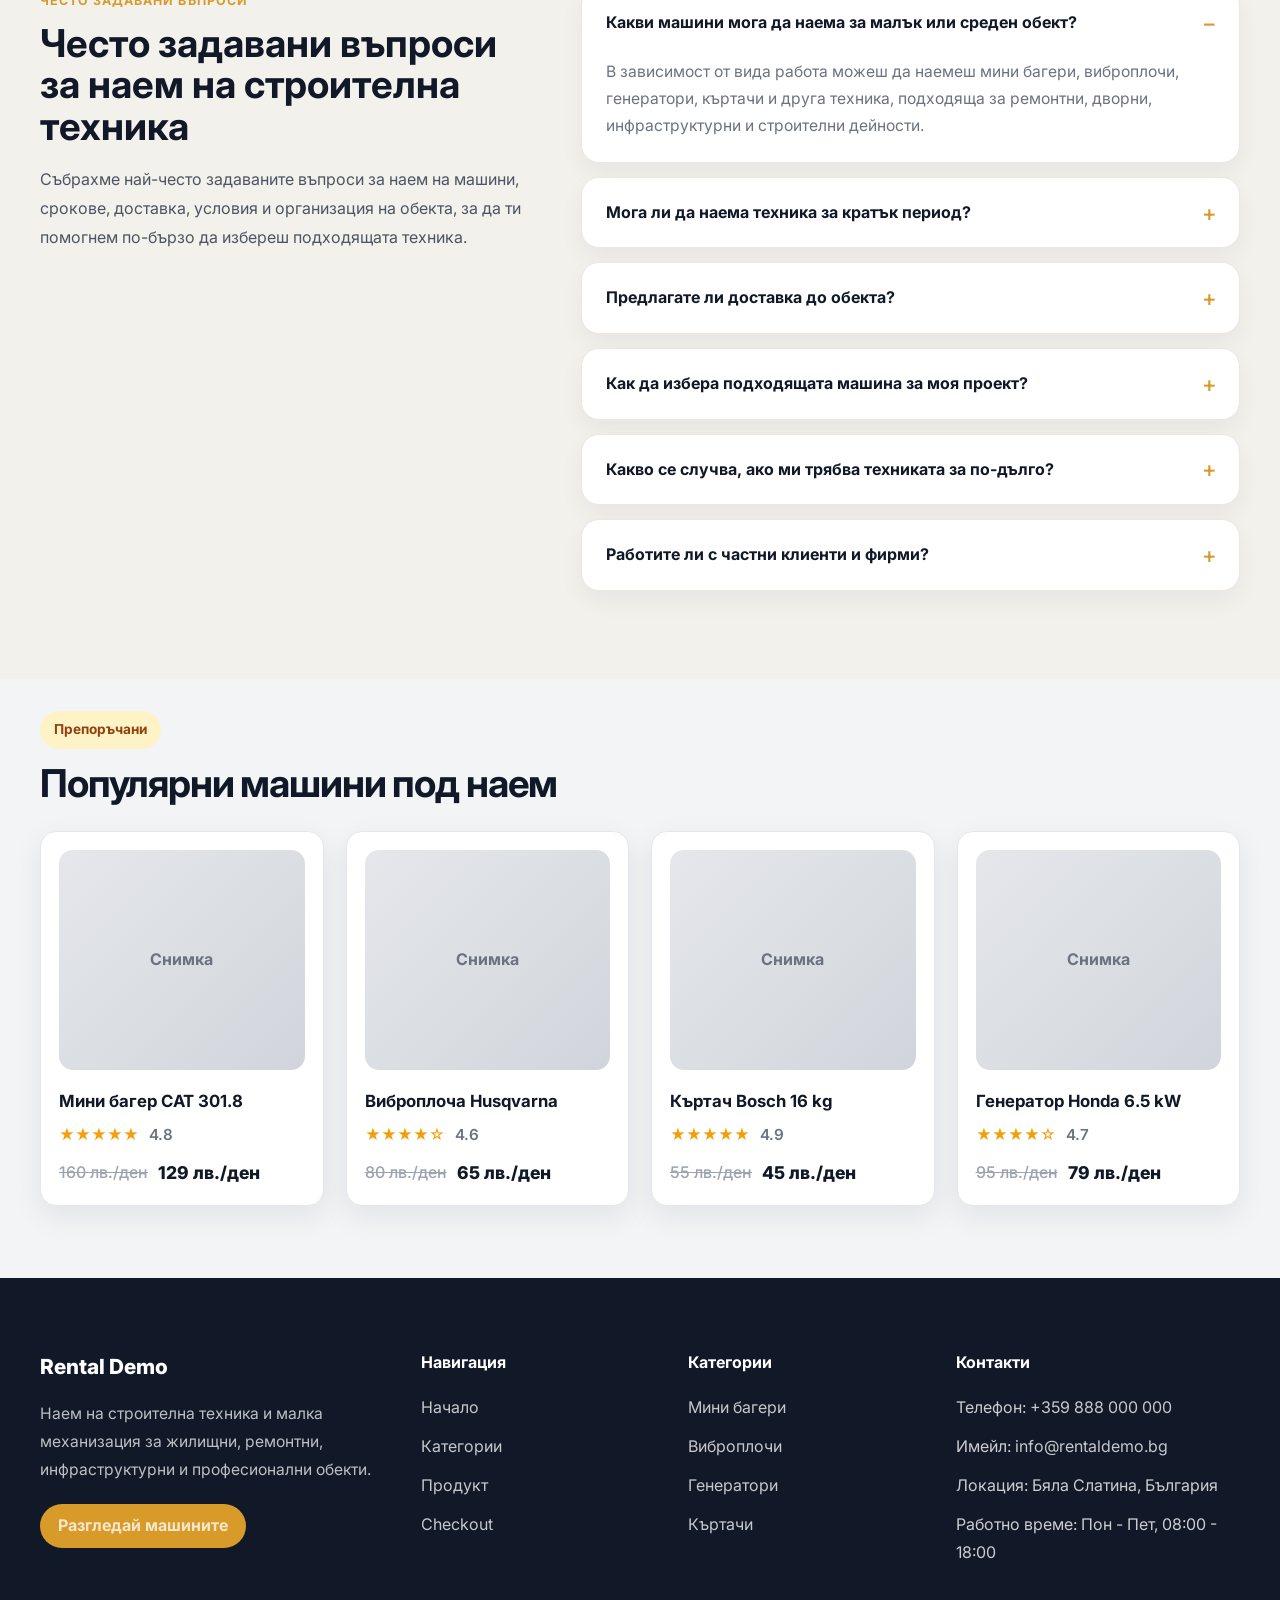
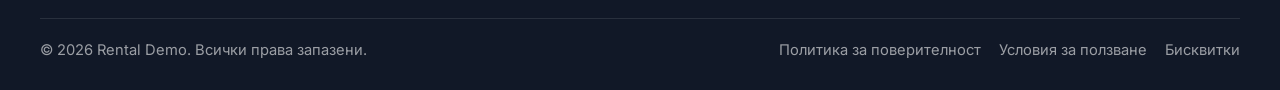
==== commit 358271a4: "Fix header dropdown and login button" ====
--- a/index.html
+++ b/index.html
@@ -52,33 +52,43 @@
             </svg>
           </button>
 
-          <div class="nav-dropdown-menu" id="categoriesMenu">
-            <div class="dropdown-col">
-              <span class="dropdown-col-title">Строителна техника</span>
-              <a href="./category-earthmoving.html" class="dropdown-link">Багери</a>
-              <a href="./category-earthmoving.html" class="dropdown-link">Мини багери</a>
-              <a href="./category-earthmoving.html" class="dropdown-link">Дъмпери</a>
-              <a href="./category-earthmoving.html" class="dropdown-link">Валяци</a>
-              <a href="./category-page.html" class="dropdown-link">Машини за рязане</a>
-              <a href="./category-page.html" class="dropdown-link">Трамбовки</a>
-            </div>
-
-            <div class="dropdown-col">
-              <span class="dropdown-col-title">Още категории</span>
-              <a href="./category-page.html" class="dropdown-link">Къртачи</a>
-              <a href="./category-page.html" class="dropdown-link">Перфоратори</a>
-              <a href="./category-page.html" class="dropdown-link">Генератори</a>
-              <a href="./category-page.html" class="dropdown-link">Компресори</a>
-              <a href="./category-page.html" class="dropdown-link">Мотокари</a>
-              <a href="./category-page.html" class="dropdown-link">Електрокари</a>
-            </div>
-          </div>
-        </div>
+         <div class="nav-dropdown-menu" id="categoriesMenu">
+  <div class="dropdown-col">
+    <span class="dropdown-col-title">🚜 Земекопна техника</span>
+    <a href="./category-earthmoving.html" class="dropdown-link">Багери</a>
+    <a href="./category-earthmoving.html" class="dropdown-link">Мини багери</a>
+    <a href="./category-earthmoving.html" class="dropdown-link">Дъмпери</a>
+    <a href="./category-earthmoving.html" class="dropdown-link">Валяци</a>
+  </div>
+
+  <div class="dropdown-col">
+    <span class="dropdown-col-title">🛠️ Лека механизация</span>
+    <a href="./category-light-equipment.html" class="dropdown-link">Машини за рязане</a>
+    <a href="./category-light-equipment.html" class="dropdown-link">Трамбовки</a>
+    <a href="./category-light-equipment.html" class="dropdown-link">Къртачи</a>
+    <a href="./category-light-equipment.html" class="dropdown-link">Перфоратори</a>
+  </div>
+
+  <div class="dropdown-col">
+    <span class="dropdown-col-title">⚡ Генератори и компресори</span>
+    <a href="./category-generators.html" class="dropdown-link">Генератори</a>
+    <a href="./category-generators.html" class="dropdown-link">Дизелови генератори</a>
+    <a href="./category-generators.html" class="dropdown-link">Компресори</a>
+    <a href="./category-generators.html" class="dropdown-link">Въздушни компресори</a>
+  </div>
+
+  <div class="dropdown-col">
+    <span class="dropdown-col-title">📦 Складова техника</span>
+    <a href="./category-warehouse.html" class="dropdown-link">Мотокари</a>
+    <a href="./category-warehouse.html" class="dropdown-link">Електрокари</a>
+    <a href="./category-warehouse.html" class="dropdown-link">Палетни колички</a>
+    <a href="./category-warehouse.html" class="dropdown-link">Стакери</a>
+  </div>
+</div>
 
         <a href="./product-page.html">Продукт</a>
         <a href="./checkout-page.html">Checkout</a>
-
-        <a href="#" class="btn btn-outline-primary nav-cta-mobile">Вход / Регистрация</a>
+      
       </nav>
 
       <a href="#" class="btn btn-outline-primary nav-cta">Вход / Регистрация</a>
--- a/styles.css
+++ b/styles.css
@@ -97,7 +97,7 @@
   display: flex;
   align-items: center;
   gap: 4px;
-  margin-left: auto;
+  margin-left: 0;
   position: relative;
   overflow: visible;
   z-index: 20;
@@ -157,7 +157,7 @@
   min-width: 680px;
   padding: 12px;
   display: grid;
-  grid-template-columns: repeat(2, minmax(0, 1fr));
+  grid-template-columns: repeat(4, 1fr);
   gap: 0;
   background: rgba(255, 255, 255, 0.98);
   border: 1px solid var(--border);
@@ -1292,4 +1292,3 @@
   .catalog-footer { flex-direction: column; align-items: flex-start; }
   .catalog-actions { width: 100%; }
 }
-
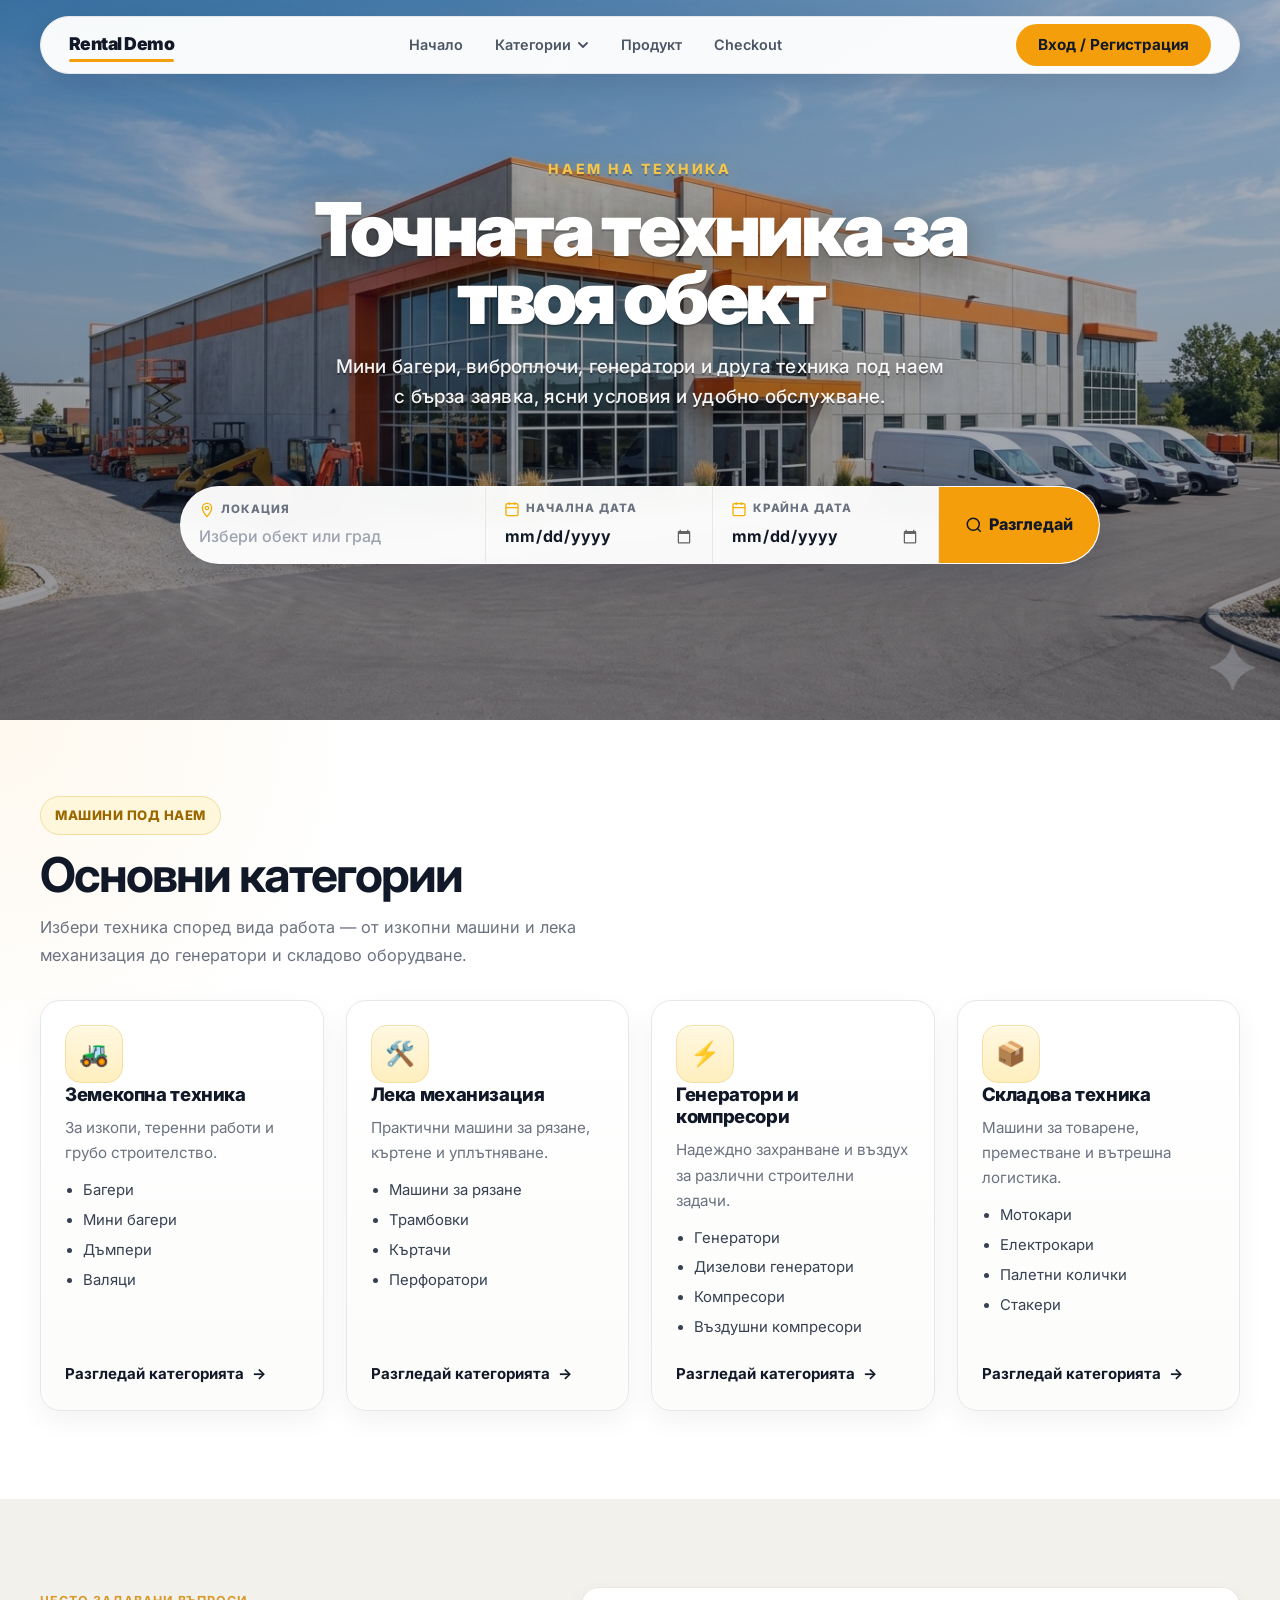
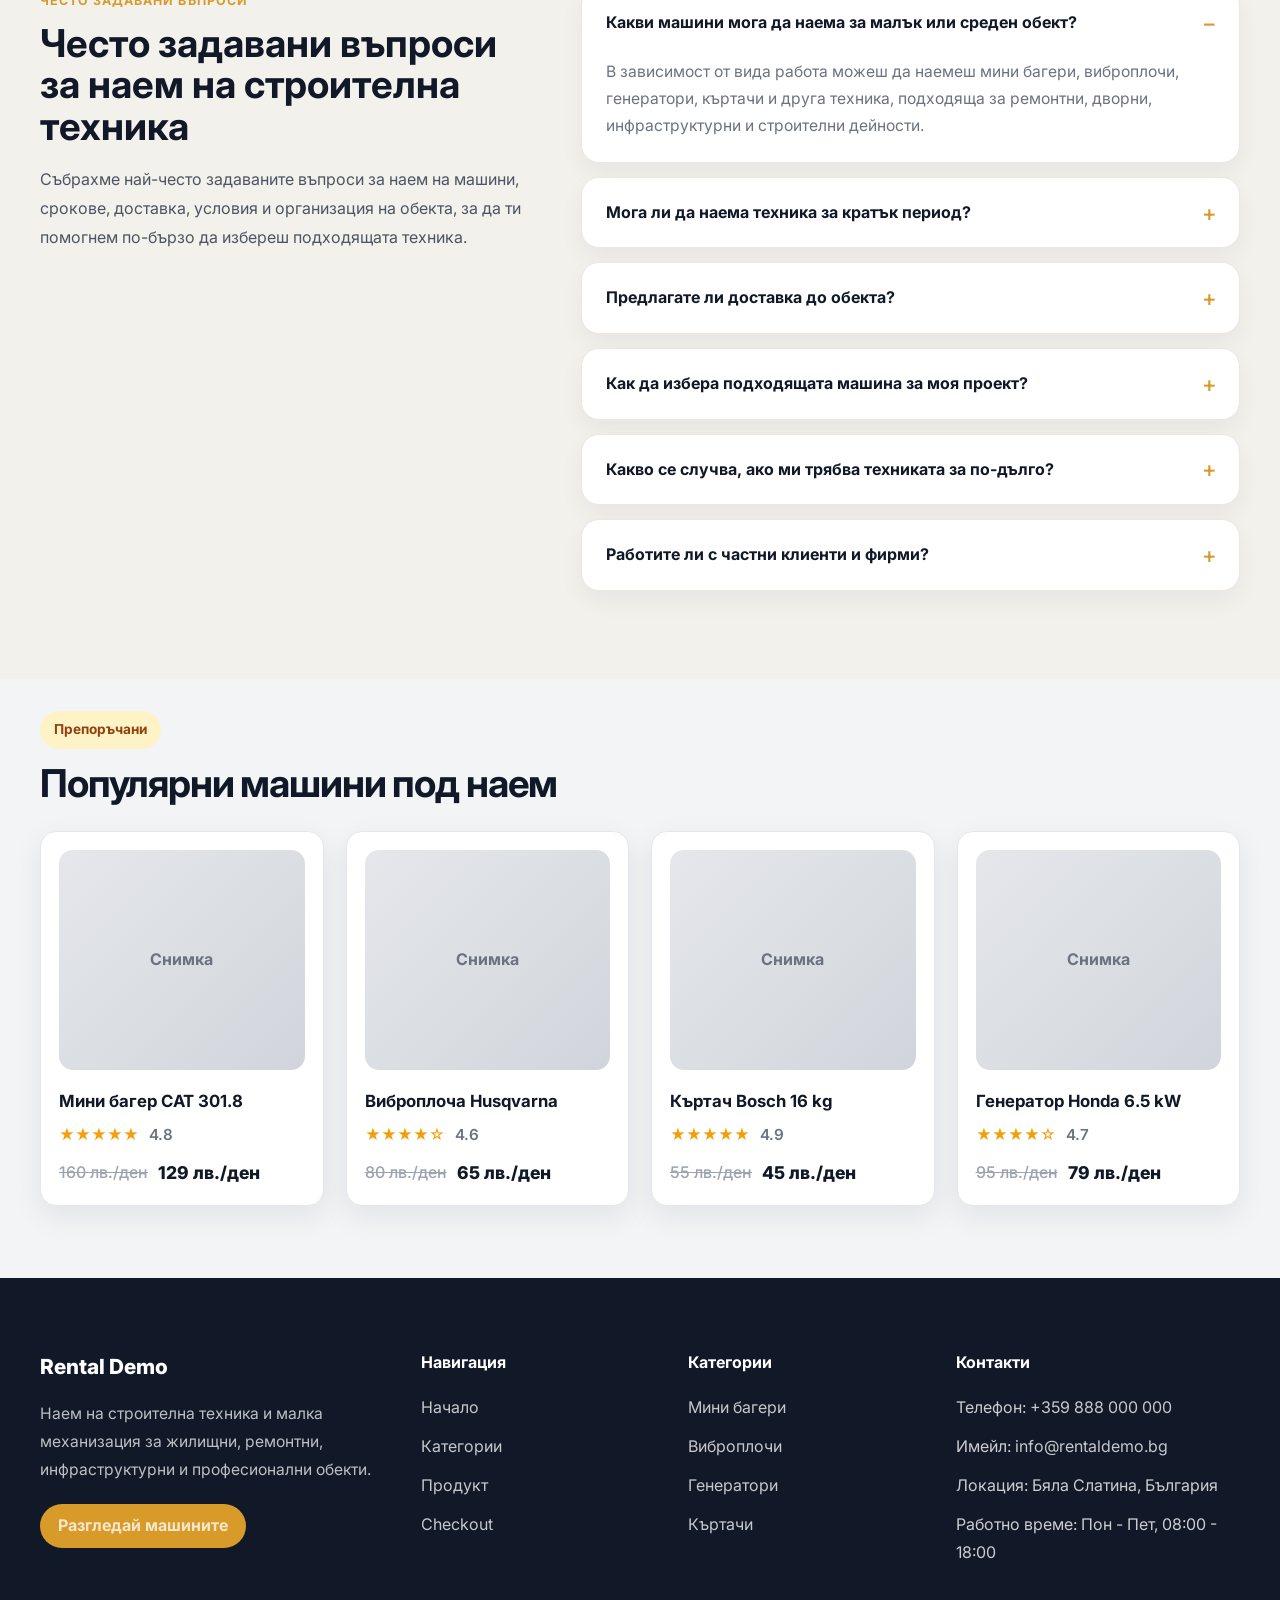
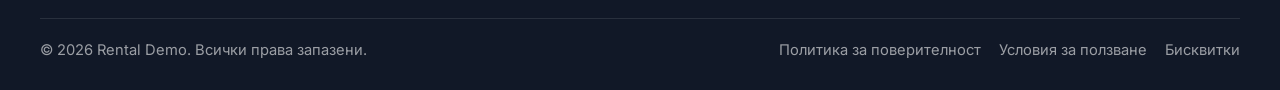
==== commit 56242517: "Fix header dropdown and login button" ====
--- a/index.html
+++ b/index.html
@@ -30,11 +30,11 @@
       <a href="./index.html" class="logo">Rental Demo</a>
 
       <nav class="main-nav" id="mainNav">
-        <a href="./index.html">Начало</a>
+        <a href="./index.html" class="nav-link active">Начало</a>
 
         <div class="nav-dropdown">
           <button
-            class="nav-dropdown-btn"
+            class="nav-link nav-dropdown-btn"
             id="categoriesToggle"
             type="button"
             aria-expanded="false"
@@ -52,43 +52,43 @@
             </svg>
           </button>
 
-         <div class="nav-dropdown-menu" id="categoriesMenu">
-  <div class="dropdown-col">
-    <span class="dropdown-col-title">🚜 Земекопна техника</span>
-    <a href="./category-earthmoving.html" class="dropdown-link">Багери</a>
-    <a href="./category-earthmoving.html" class="dropdown-link">Мини багери</a>
-    <a href="./category-earthmoving.html" class="dropdown-link">Дъмпери</a>
-    <a href="./category-earthmoving.html" class="dropdown-link">Валяци</a>
-  </div>
-
-  <div class="dropdown-col">
-    <span class="dropdown-col-title">🛠️ Лека механизация</span>
-    <a href="./category-light-equipment.html" class="dropdown-link">Машини за рязане</a>
-    <a href="./category-light-equipment.html" class="dropdown-link">Трамбовки</a>
-    <a href="./category-light-equipment.html" class="dropdown-link">Къртачи</a>
-    <a href="./category-light-equipment.html" class="dropdown-link">Перфоратори</a>
-  </div>
-
-  <div class="dropdown-col">
-    <span class="dropdown-col-title">⚡ Генератори и компресори</span>
-    <a href="./category-generators.html" class="dropdown-link">Генератори</a>
-    <a href="./category-generators.html" class="dropdown-link">Дизелови генератори</a>
-    <a href="./category-generators.html" class="dropdown-link">Компресори</a>
-    <a href="./category-generators.html" class="dropdown-link">Въздушни компресори</a>
-  </div>
-
-  <div class="dropdown-col">
-    <span class="dropdown-col-title">📦 Складова техника</span>
-    <a href="./category-warehouse.html" class="dropdown-link">Мотокари</a>
-    <a href="./category-warehouse.html" class="dropdown-link">Електрокари</a>
-    <a href="./category-warehouse.html" class="dropdown-link">Палетни колички</a>
-    <a href="./category-warehouse.html" class="dropdown-link">Стакери</a>
-  </div>
-</div>
-
-        <a href="./product-page.html">Продукт</a>
-        <a href="./checkout-page.html">Checkout</a>
-      
+          <div class="nav-dropdown-menu" id="categoriesMenu">
+            <div class="dropdown-col">
+              <span class="dropdown-col-title">🚜 Земекопна техника</span>
+              <a href="./category-earthmoving.html" class="dropdown-link">Багери</a>
+              <a href="./category-earthmoving.html" class="dropdown-link">Мини багери</a>
+              <a href="./category-earthmoving.html" class="dropdown-link">Дъмпери</a>
+              <a href="./category-earthmoving.html" class="dropdown-link">Валяци</a>
+            </div>
+
+            <div class="dropdown-col">
+              <span class="dropdown-col-title">🛠️ Лека механизация</span>
+              <a href="./category-light-equipment.html" class="dropdown-link">Машини за рязане</a>
+              <a href="./category-light-equipment.html" class="dropdown-link">Трамбовки</a>
+              <a href="./category-light-equipment.html" class="dropdown-link">Къртачи</a>
+              <a href="./category-light-equipment.html" class="dropdown-link">Перфоратори</a>
+            </div>
+
+            <div class="dropdown-col">
+              <span class="dropdown-col-title">⚡ Генератори и компресори</span>
+              <a href="./category-generators.html" class="dropdown-link">Генератори</a>
+              <a href="./category-generators.html" class="dropdown-link">Дизелови генератори</a>
+              <a href="./category-generators.html" class="dropdown-link">Компресори</a>
+              <a href="./category-generators.html" class="dropdown-link">Въздушни компресори</a>
+            </div>
+
+            <div class="dropdown-col">
+              <span class="dropdown-col-title">📦 Складова техника</span>
+              <a href="./category-warehouse.html" class="dropdown-link">Мотокари</a>
+              <a href="./category-warehouse.html" class="dropdown-link">Електрокари</a>
+              <a href="./category-warehouse.html" class="dropdown-link">Палетни колички</a>
+              <a href="./category-warehouse.html" class="dropdown-link">Стакери</a>
+            </div>
+          </div>
+        </div>
+
+        <a href="./product-page.html" class="nav-link">Продукт</a>
+        <a href="./checkout-page.html" class="nav-link">Checkout</a>
       </nav>
 
       <a href="#" class="btn btn-outline-primary nav-cta">Вход / Регистрация</a>
